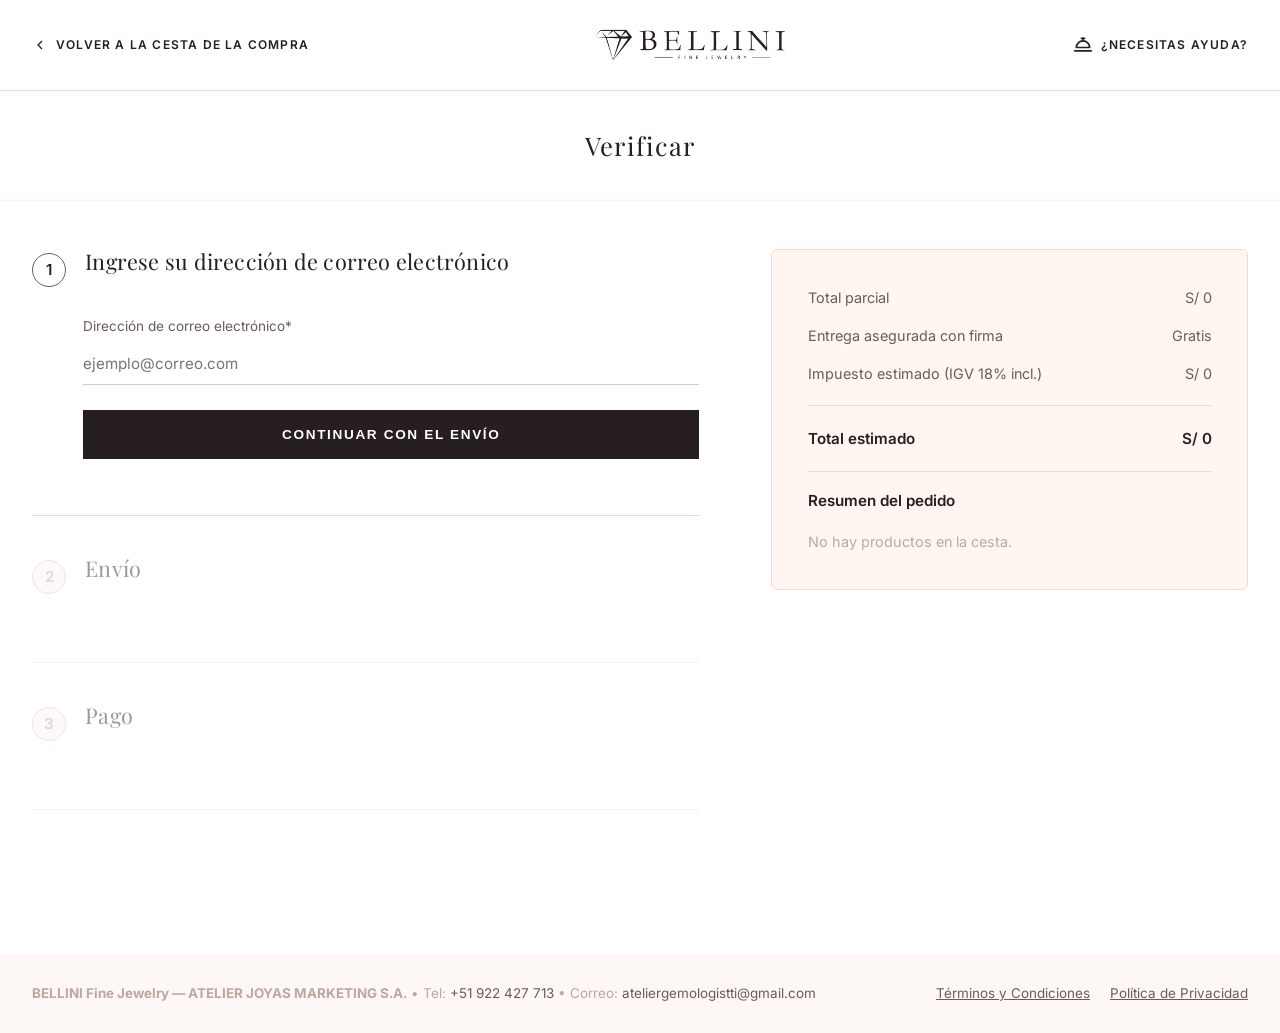
==== checkout.html @ b357d9b5 "feat(legal): add Openpay PRD compliance contact info, Terms & Conditions, and Privacy Policy pages" ====
<!DOCTYPE html>
<html lang="es">
<head>
  <meta charset="UTF-8">
  <meta name="viewport" content="width=device-width, initial-scale=1.0">
  <title>Verificar | BELLINI Fine Jewelry</title>
  <link rel="preconnect" href="https://fonts.googleapis.com">
  <link rel="preconnect" href="https://fonts.gstatic.com" crossorigin>
  <link href="https://fonts.googleapis.com/css2?family=Inter:wght@300;400;500;600;700&family=Playfair+Display:ital,wght@0,400;0,500;0,600;0,700;1,400&display=swap" rel="stylesheet">
  <link rel="stylesheet" href="styles.css?v=6.0">
</head>
<body class="checkout-body">

  <!-- CHECKOUT HEADER -->
  <header class="checkout-header">
    <div class="checkout-header-inner">
      <a href="index.html" class="checkout-back-link">
        <svg width="16" height="16" viewBox="0 0 24 24" fill="none" stroke="currentColor" stroke-width="2">
          <polyline points="15 18 9 12 15 6"></polyline>
        </svg>
        <span>VOLVER A LA CESTA DE LA COMPRA</span>
      </a>

      <a href="index.html" class="checkout-logo">
        <img src="img/logo-bellini-horizontal.png?v=3.0" alt="BELLINI Fine Jewelry" style="height: 42px; width: auto; object-fit: contain;">
      </a>

      <a href="https://wa.me/51922427713?text=Hola%20Bellini%20Fine%20Jewelry%20me%20gustar%C3%ADa%20m%C3%A1s%20informaci%C3%B3n" target="_blank" class="checkout-help-link">
        <svg width="20" height="20" viewBox="0 0 24 24" fill="none" stroke="currentColor" stroke-width="2" stroke-linecap="round" stroke-linejoin="round">
          <path d="M12 4v3"/>
          <path d="M10 4h4"/>
          <path d="M4 15a8 8 0 0 1 16 0H4z"/>
          <path d="M2 19h20"/>
        </svg>
        <span>¿NECESITAS AYUDA?</span>
      </a>
    </div>
  </header>

  <!-- TITLE BAR -->
  <div class="checkout-title-bar">
    <h1>Verificar</h1>
  </div>

  <!-- MAIN CHECKOUT CONTAINER -->
  <main class="checkout-main">
    <div class="checkout-layout">

      <!-- LEFT COLUMN: 3 CONSECUTIVE STEPS -->
      <section class="checkout-steps-column">

        <!-- STEP 1: EMAIL -->
        <div class="checkout-step active" id="step1Container">
          <div class="step-header">
            <div class="step-number" id="step1Number">1</div>
            <h2 class="step-title">Ingrese su dirección de correo electrónico</h2>
            <button type="button" class="step-edit-btn" id="step1EditBtn" onclick="editStep(1)" style="display: none;">Editar</button>
          </div>

          <!-- Active Form -->
          <div class="step-content" id="step1Content">
            <div id="userSessionNotice" style="display: none; background: #FDF1F1; border-left: 3px solid var(--color-gold); padding: 10px 14px; font-size: 0.85rem; color: var(--color-dark); margin-bottom: 1.2rem; border-radius: 0 4px 4px 0;"></div>
            <form id="formStep1" onsubmit="handleStep1Submit(event)">
              <div class="auth-input-group">
                <label class="auth-label">Dirección de correo electrónico*</label>
                <input type="email" class="auth-input" id="checkoutEmail" required placeholder="ejemplo@correo.com" autocomplete="email">
              </div>

              <button type="submit" class="auth-btn-black checkout-btn-step" id="btnStep1Submit">
                CONTINUAR CON EL ENVÍO
              </button>
            </form>
          </div>

          <!-- Collapsed Summary -->
          <div class="step-summary" id="step1Summary" style="display: none;">
            <p class="summary-text" id="summaryEmailText">-</p>
          </div>
        </div>

        <!-- STEP 2: SHIPPING (ENVÍO) -->
        <div class="checkout-step disabled" id="step2Container">
          <div class="step-header">
            <div class="step-number" id="step2Number">2</div>
            <h2 class="step-title">Envío</h2>
            <button type="button" class="step-edit-btn" id="step2EditBtn" onclick="editStep(2)" style="display: none;">Editar</button>
          </div>

          <!-- Active Form -->
          <div class="step-content" id="step2Content" style="display: none;">
            <form id="formStep2" onsubmit="handleStep2Submit(event)">
              <h3 class="checkout-section-subtitle">Dirección de envío</h3>

              <div class="auth-row-names">
                <div class="auth-input-group">
                  <label class="auth-label">Nombre de pila*</label>
                  <input type="text" class="auth-input" id="shipFirstName" required placeholder="Nombre">
                </div>
                <div class="auth-input-group">
                  <label class="auth-label">Apellido*</label>
                  <input type="text" class="auth-input" id="shipLastName" required placeholder="Apellido">
                </div>
              </div>

              <div class="auth-row-names">
                <div class="auth-input-group">
                  <label class="auth-label">DNI / Documento de Identidad*</label>
                  <input type="text" class="auth-input" id="shipDni" required placeholder="8 dígitos" maxlength="8" minlength="8" pattern="\d{8}" inputmode="numeric" oninput="this.value = this.value.replace(/\D/g, '').slice(0, 8)" title="Ingrese los 8 dígitos de su DNI">
                </div>
                <div class="auth-input-group">
                  <label class="auth-label">Número de teléfono del destinatario*</label>
                  <div class="auth-row-phone" style="grid-template-columns: 85px 1fr;">
                    <input type="text" class="auth-input" value="+51" readonly style="text-align: center; color: var(--color-dark);">
                    <input type="tel" class="auth-input" id="shipPhone" required placeholder="922427713" maxlength="9" minlength="9" pattern="\d{9}" inputmode="numeric" oninput="this.value = this.value.replace(/\D/g, '').slice(0, 9)" title="Ingrese los 9 dígitos de su celular">
                  </div>
                </div>
              </div>

              <div class="auth-row-names">
                <div class="auth-input-group">
                  <label class="auth-label">Departamento*</label>
                  <select class="auth-select" id="shipDepartment" required onchange="handleDepartmentChange()">
                    <option value="">Selecciona Departamento</option>
                    <option value="Lima" selected>Lima</option>
                    <option value="Arequipa">Arequipa</option>
                    <option value="Cusco">Cusco</option>
                    <option value="La Libertad">La Libertad</option>
                    <option value="Piura">Piura</option>
                    <option value="Lambayeque">Lambayeque</option>
                    <option value="Ancash">Ancash</option>
                    <option value="Ica">Ica</option>
                    <option value="Junín">Junín</option>
                    <option value="San Martín">San Martín</option>
                    <option value="Tacna">Tacna</option>
                    <option value="Ucayali">Ucayali</option>
                    <option value="Loreto">Loreto</option>
                    <option value="Puno">Puno</option>
                    <option value="Otro">Otro Departamento</option>
                  </select>
                </div>

                <div class="auth-input-group">
                  <label class="auth-label">Distrito / Ciudad*</label>
                  <select class="auth-select" id="shipDistrict" required>
                    <option value="">Selecciona Distrito</option>
                    <option value="Miraflores" selected>Miraflores</option>
                    <option value="San Isidro">San Isidro</option>
                    <option value="Santiago de Surco">Santiago de Surco</option>
                    <option value="San Borja">San Borja</option>
                    <option value="La Molina">La Molina</option>
                    <option value="Barranco">Barranco</option>
                    <option value="San Miguel">San Miguel</option>
                    <option value="Magdalena del Mar">Magdalena del Mar</option>
                    <option value="Jesús María">Jesús María</option>
                    <option value="Lince">Lince</option>
                    <option value="Surquillo">Surquillo</option>
                    <option value="Pueblo Libre">Pueblo Libre</option>
                    <option value="Lima Cercado">Lima Cercado</option>
                    <option value="Los Olivos">Los Olivos</option>
                    <option value="Otro">Otro Distrito</option>
                  </select>
                </div>
              </div>

              <div class="auth-input-group">
                <label class="auth-label">Dirección postal (Calle, Av., Jr., Número)*</label>
                <input type="text" class="auth-input" id="shipAddress" required placeholder="Av. Los Conquistadores 123">
              </div>

              <div class="auth-input-group">
                <label class="auth-label">Apartamento, Suite, Edificio, Referencia (Opcional)</label>
                <input type="text" class="auth-input" id="shipReference" placeholder="Dpto 402 / Frente al parque">
              </div>

              <!-- SHIPPING METHOD SELECTION -->
              <h3 class="checkout-section-subtitle" style="margin-top: 2.5rem;">Método de envío</h3>

              <div class="shipping-methods-list">
                <!-- Option 1: Standard Free -->
                <label class="shipping-method-card active" id="shipMethod1">
                  <input type="radio" name="shippingMethod" value="standard" checked onchange="handleShippingMethodChange('standard', 0)">
                  <div class="method-info">
                    <div class="method-title">Entrega asegurada gratuita con firma</div>
                    <div class="method-desc">Entrega estimada en 2 a 4 días hábiles. Embalaje de seguridad sellado.</div>
                  </div>
                  <div class="method-price">Gratis</div>
                </label>

                <!-- Option 2: Express -->
                <label class="shipping-method-card" id="shipMethod2">
                  <input type="radio" name="shippingMethod" value="express" onchange="handleShippingMethodChange('express', 25)">
                  <div class="method-info">
                    <div class="method-title">Entrega Inmediata (Express)</div>
                    <div class="method-desc">Mismo día o 24 horas en Lima Metropolitana. Courier privado de alta seguridad.</div>
                  </div>
                  <div class="method-price">S/ 25.00</div>
                </label>

                <!-- Option 3: Store Pickup -->
                <label class="shipping-method-card" id="shipMethod3">
                  <input type="radio" name="shippingMethod" value="pickup" onchange="handleShippingMethodChange('pickup', 0)">
                  <div class="method-info">
                    <div class="method-title">Recojo en Tienda / Boutique BELLINI</div>
                    <div class="method-desc">Disponible para recoger previa coordinación en nuestra boutique privada.</div>
                  </div>
                  <div class="method-price">Gratis</div>
                </label>
              </div>

              <!-- PACKAGING SECTION -->
              <h3 class="checkout-section-subtitle" style="margin-top: 2.5rem;">Packaging</h3>
              <p style="font-size: 0.85rem; color: var(--color-steel); margin-top: -1rem; margin-bottom: 1.2rem;">
                Seleccione el estilo de caja y listón para el empaque de su joya:
              </p>

              <div class="packaging-options-grid">
                <!-- Clásico (Salmón) -->
                <label class="packaging-card active" id="pkgCardClassic" onclick="selectPackaging('clasico')">
                  <input type="radio" name="packagingOption" value="clasico" checked>
                  <div class="packaging-img-wrap">
                    <img src="img/box-salmon.jpg" alt="Packaging Clásico Salmón">
                  </div>
                  <div class="packaging-details">
                    <div class="packaging-color-badge" style="background: #E8A598;"></div>
                    <span class="packaging-name">Clásico</span>
                    <span class="packaging-tag">Salmón</span>
                  </div>
                </label>

                <!-- Moderno (Negro) -->
                <label class="packaging-card" id="pkgCardModern" onclick="selectPackaging('moderno')">
                  <input type="radio" name="packagingOption" value="moderno">
                  <div class="packaging-img-wrap">
                    <img src="img/box-black.jpg" alt="Packaging Moderno Negro">
                  </div>
                  <div class="packaging-details">
                    <div class="packaging-color-badge" style="background: #261E20;"></div>
                    <span class="packaging-name">Moderno</span>
                    <span class="packaging-tag">Negro</span>
                  </div>
                </label>

                <!-- Alternativo (Plateado) -->
                <label class="packaging-card" id="pkgCardAlt" onclick="selectPackaging('alternativo')">
                  <input type="radio" name="packagingOption" value="alternativo">
                  <div class="packaging-img-wrap">
                    <img src="img/box-silver.jpg" alt="Packaging Alternativo Plateado">
                  </div>
                  <div class="packaging-details">
                    <div class="packaging-color-badge" style="background: #E3C7B8;"></div>
                    <span class="packaging-name">Alternativo</span>
                    <span class="packaging-tag">Plateado</span>
                  </div>
                </label>
              </div>

              <!-- DEDICATION & BRIDE INFO -->
              <div class="packaging-fields-box">
                <div class="auth-input-group">
                  <label class="auth-label">Añadir mensaje dedicatoria</label>
                  <textarea class="auth-input" id="giftDedication" rows="2" placeholder="Escriba aquí las palabras especiales que incluiremos en su tarjeta caligrafiada..." style="resize: vertical; font-family: var(--font-body); padding: 12px; height: auto;"></textarea>
                </div>

                <div class="auth-row-names" style="margin-top: 1rem;">
                  <div class="auth-input-group">
                    <label class="auth-label">Nombre de la novia</label>
                    <input type="text" class="auth-input" id="brideName" placeholder="Nombre completo">
                  </div>
                  <div class="auth-input-group">
                    <label class="auth-label">Fecha de cumpleaños de la novia</label>
                    <input type="date" class="auth-input" id="brideBirthday">
                  </div>
                </div>
              </div>

              <button type="submit" class="auth-btn-black checkout-btn-step">
                CONTINUAR CON EL PAGO
              </button>
            </form>
          </div>

          <!-- Collapsed Summary -->
          <div class="step-summary" id="step2Summary" style="display: none;">
            <p class="summary-text" id="summaryAddressText">-</p>
            <p class="summary-subtext" id="summaryMethodText">-</p>
          </div>
        </div>

        <!-- STEP 3: PAYMENT (PAGO) -->
        <div class="checkout-step disabled" id="step3Container">
          <div class="step-header">
            <div class="step-number" id="step3Number">3</div>
            <h2 class="step-title">Pago</h2>
          </div>

          <!-- Active Form -->
          <div class="step-content" id="step3Content" style="display: none;">
            <h3 class="checkout-section-subtitle">Método de Pago</h3>

            <div class="payment-methods-accordion">

              <!-- OPTION A: CREDIT / DEBIT CARD VIA OPENPAY REDIRECT (Default) -->
              <div class="payment-card-option active" id="payOptionCards">
                <label class="payment-card-header" onclick="selectPaymentMethod('cards')">
                  <input type="radio" name="paymentOption" value="cards" checked>
                  <div class="payment-card-title">
                    <svg width="22" height="16" viewBox="0 0 24 16" fill="currentColor">
                      <rect width="24" height="16" rx="2" fill="#261E20"/>
                      <rect y="4" width="24" height="3" fill="#D9A7A3"/>
                    </svg>
                    <span>Tarjetas de Crédito / Débito (Openpay BBVA)</span>
                  </div>
                  <div class="card-icons">
                    <span class="card-tag">VISA</span>
                    <span class="card-tag">MC</span>
                    <span class="card-tag">AMEX</span>
                    <span class="card-tag">DINERS</span>
                  </div>
                </label>

                <div class="payment-card-body" id="bodyPayCards">
                  <div style="background: #FDF8F6; border: 1px solid #E3C7B8; border-radius: 6px; padding: 1.1rem 1.25rem; margin-bottom: 0.5rem;">
                    <div style="display: flex; align-items: center; gap: 0.6rem; margin-bottom: 0.45rem; color: #261E20; font-weight: 600; font-size: 0.92rem;">
                      <svg width="18" height="18" viewBox="0 0 24 24" fill="none" stroke="#6D5B57" stroke-width="2">
                        <rect x="3" y="11" width="18" height="11" rx="2" ry="2"></rect>
                        <path d="M7 11V7a5 5 0 0 1 10 0v4"></path>
                      </svg>
                      <span>Pasarela Segura Oficial Openpay by BBVA</span>
                    </div>
                    <p class="payment-note" style="margin: 0; color: #6D5B57; line-height: 1.55;">
                      Al hacer clic en <strong>PAGAR CON TARJETA (OPENPAY)</strong>, será redirigido al formulario seguro de <strong>Openpay</strong> con encriptación TLS de 256 bits y validación 3D Secure para ingresar los datos de su tarjeta Visa, Mastercard, American Express o Diners Club.
                    </p>
                  </div>
                  <div id="openpayStatusNotice" style="display: none; margin-top: 0.85rem; padding: 0.85rem 1rem; border-radius: 6px; font-size: 0.88rem; line-height: 1.45;"></div>
                </div>
              </div>

              <!-- OPTION B: YAPE / PLIN / TRANSFERENCIA -->
              <div class="payment-card-option" id="payOptionTransfer">
                <label class="payment-card-header" onclick="selectPaymentMethod('transfer')">
                  <input type="radio" name="paymentOption" value="transfer">
                  <div class="payment-card-title">
                    <span style="font-weight: 700; color: #742284;">Yape</span> / 
                    <span style="font-weight: 700; color: #00B3E6;">Plin</span> / 
                    <span>Transferencia Bancaria BCP / BBVA</span>
                  </div>
                </label>

                <div class="payment-card-body" id="bodyPayTransfer" style="display: none;">
                  <div class="transfer-info-box">
                    <p><strong>Cuentas Oficiales de BELLINI Fine Jewelry:</strong></p>
                    <ul>
                      <li><strong>BCP Soles:</strong> 194-98765432-0-12 (CCI: 002-194-009876543201-12)</li>
                      <li><strong>BBVA Soles:</strong> 0011-0123-0200456789 (CCI: 011-123-000200456789-14)</li>
                      <li><strong>Yape / Plin:</strong> 922 427 713 (Titular: BELLINI Joyería S.A.C.)</li>
                    </ul>
                    <p class="transfer-note">Una vez realizado su pedido, podrá enviar la constancia de pago de forma inmediata por WhatsApp para confirmación prioritaria.</p>
                  </div>
                </div>
              </div>

              <!-- OPTION C: ASESORÃA POR WHATSAPP -->
              <div class="payment-card-option" id="payOptionWhatsapp">
                <label class="payment-card-header" onclick="selectPaymentMethod('whatsapp')">
                  <input type="radio" name="paymentOption" value="whatsapp">
                  <div class="payment-card-title">
                    <span>Coordinar Pago con Asesor Personalizado (WhatsApp)</span>
                  </div>
                </label>

                <div class="payment-card-body" id="bodyPayWhatsapp" style="display: none;">
                  <p class="payment-note">Un asesor gemólogo se pondrá en contacto con usted de inmediato para coordinar el método de pago que prefiera (Link Niubiz, POS a domicilio o efectivo contra entrega).</p>
                </div>
              </div>

            </div>

            <p style="font-size: 0.82rem; color: var(--color-steel); margin-top: 1.5rem; margin-bottom: 0.75rem; line-height: 1.5;">
              Al realizar su pedido, usted acepta nuestros <a href="terminos-y-condiciones.html" target="_blank" style="color: var(--color-dark); text-decoration: underline;">Términos y Condiciones</a> y nuestra <a href="politica-de-privacidad.html" target="_blank" style="color: var(--color-dark); text-decoration: underline;">Política de Privacidad y Seguridad de Datos</a>.
            </p>

            <button type="button" class="auth-btn-black checkout-btn-step" id="btnPlaceOrder" onclick="handlePlaceOrder()" style="margin-top: 0.5rem;">
              PAGAR CON TARJETA (OPENPAY)
            </button>
          </div>
        </div>

      </section>

      <!-- RIGHT COLUMN: ORDER SUMMARY (STICKY) -->
      <aside class="checkout-summary-column">
        <div class="checkout-summary-card">
          <div class="summary-line">
            <span>Total parcial</span>
            <span id="chkSubtotal">S/ 0</span>
          </div>
          <div class="summary-line">
            <span id="chkShippingLabel">Entrega asegurada con firma</span>
            <span id="chkShippingPrice">Gratis</span>
          </div>
          <div class="summary-line">
            <span>Impuesto estimado (IGV 18% incl.)</span>
            <span id="chkTax">S/ 0</span>
          </div>

          <div class="summary-divider"></div>

          <div class="summary-total-line">
            <span>Total estimado</span>
            <span id="chkGrandTotal">S/ 0</span>
          </div>

          <div class="summary-divider"></div>

          <!-- Products Accordion -->
          <div class="summary-products-box">
            <h3 class="summary-products-title">Resumen del pedido</h3>
            <div class="summary-products-list" id="chkProductsList">
              <!-- Rendered by JS -->
            </div>
          </div>
        </div>
      </aside>

    </div>
  </main>

  <footer style="border-top: 1px solid var(--color-border); padding: 1.75rem 0; margin-top: 3rem; background: #FDF8F6; font-size: 0.84rem; color: var(--color-steel);">
    <div class="container" style="display: flex; flex-wrap: wrap; justify-content: space-between; align-items: center; gap: 1rem;">
      <div>
        <strong>BELLINI Fine Jewelry — ATELIER JOYAS MARKETING S.A.</strong> • Tel: <a href="tel:+51922427713" style="color: var(--color-dark);">+51 922 427 713</a> • Correo: <a href="mailto:ateliergemologistti@gmail.com" style="color: var(--color-dark);">ateliergemologistti@gmail.com</a>
      </div>
      <div style="display: flex; gap: 1.25rem;">
        <a href="terminos-y-condiciones.html" style="color: var(--color-dark); text-decoration: underline;">Términos y Condiciones</a>
        <a href="politica-de-privacidad.html" style="color: var(--color-dark); text-decoration: underline;">Política de Privacidad</a>
      </div>
    </div>
  </footer>

  <!-- ORDER SUCCESS MODAL -->
  <div class="order-modal-overlay" id="orderSuccessModal">
    <div class="order-modal-card">
      <div class="order-success-icon">✓</div>
      <h2 class="order-success-title">¡Gracias por su compra!</h2>
      <p class="order-success-subtitle">Su pedido ha sido registrado con éxito en BELLINI.</p>
      
      <div class="order-details-box">
        <div class="order-detail-row">
          <span>Código de Pedido:</span>
          <strong id="modalOrderId">PED-00000</strong>
        </div>
        <div class="order-detail-row">
          <span>Cliente:</span>
          <span id="modalCustomerName">-</span>
        </div>
        <div class="order-detail-row">
          <span>Total:</span>
          <strong id="modalTotal">-</strong>
        </div>
        <div class="order-detail-row">
          <span>Método de Envío:</span>
          <span id="modalShipping">-</span>
        </div>
        <div class="order-detail-row" id="modalOpenpayRow" style="display: none;">
          <span>Operación Openpay:</span>
          <strong id="modalOpenpayAuth">-</strong>
        </div>
      </div>

      <p class="order-next-step">Hemos enviado una confirmación a su correo electrónico. También puede contactar a su asesor para seguimiento en tiempo real:</p>

      <a href="#" id="modalWhatsappBtn" target="_blank" class="auth-btn-black checkout-btn-step" style="display: block; text-align: center; text-decoration: none; margin-bottom: 0.8rem;">
        CONFIRMAR POR WHATSAPP
      </a>
      <a href="index.html" class="auth-btn-outline" style="text-decoration: none;">
        VOLVER A LA TIENDA
      </a>
    </div>
  </div>

  <!-- SCRIPTS -->
  <script src="script.js?v=7.0"></script>
  <script>
    // Checkout specific controller
    let checkoutShippingCost = 0;
    let checkoutShippingMethodName = 'Entrega asegurada con firma';
    let checkoutShippingMethodCode = 'standard';
    let selectedPackagingName = 'Clásico (Salmón)';
    let selectedPaymentMethod = 'cards';

    document.addEventListener('DOMContentLoaded', () => {
      renderCheckoutSummary();
      prefillLoggedInUser();
      checkOpenpayReturn();
    });

    window.addEventListener('productsUpdated', () => {
      renderCheckoutSummary();
    });

    // Packaging Selection
    window.selectPackaging = function(type) {
      document.querySelectorAll('.packaging-card').forEach(c => c.classList.remove('active'));
      if (type === 'clasico') {
        document.getElementById('pkgCardClassic').classList.add('active');
        selectedPackagingName = 'Clásico (Salmón)';
      } else if (type === 'moderno') {
        document.getElementById('pkgCardModern').classList.add('active');
        selectedPackagingName = 'Moderno (Negro)';
      } else if (type === 'alternativo') {
        document.getElementById('pkgCardAlt').classList.add('active');
        selectedPackagingName = 'Alternativo (Plateado)';
      }
    };

    // Prefill if logged in
    function prefillLoggedInUser() {
      try {
        const stored = localStorage.getItem('bellini_user');
        if (stored) {
          const user = JSON.parse(stored);
          if (user.Correo) {
            document.getElementById('checkoutEmail').value = user.Correo;
            const noticeEl = document.getElementById('userSessionNotice');
            if (noticeEl) {
              noticeEl.innerHTML = `Sesión iniciada: <strong>${user.Nombre || ''} ${user.Apellido || ''}</strong> (${user.Correo})`;
              noticeEl.style.display = 'block';
            }
          }
          if (user.Nombre) {
            document.getElementById('shipFirstName').value = user.Nombre;
          }
          if (user.Apellido) {
            document.getElementById('shipLastName').value = user.Apellido;
          }
          // Todos los demás campos (DNI, Celular, Departamento, Distrito, Dirección, Referencia) se piden al usuario.
        }
      } catch (e) {}
    }

    // Render summary
    function renderCheckoutSummary() {
      const listEl = document.getElementById('chkProductsList');
      const subtotalEl = document.getElementById('chkSubtotal');
      const taxEl = document.getElementById('chkTax');
      const grandTotalEl = document.getElementById('chkGrandTotal');
      const shipPriceEl = document.getElementById('chkShippingPrice');
      const shipLabelEl = document.getElementById('chkShippingLabel');

      if (!listEl) return;

      // Load cart
      let currentCart = [];
      try {
        const storedCart = localStorage.getItem('bellini_cart');
        if (storedCart) currentCart = JSON.parse(storedCart);
      } catch (e) {}

      if (currentCart.length === 0) {
        listEl.innerHTML = '<p style="color:var(--color-steel); font-size:0.9rem;">No hay productos en la cesta.</p>';
        subtotalEl.textContent = 'S/ 0';
        taxEl.textContent = 'S/ 0';
        grandTotalEl.textContent = 'S/ 0';
        return;
      }

      let subtotal = 0;
      listEl.innerHTML = '';

      currentCart.forEach(item => {
        const itemSku = item.SKU || item.sku || '';
        const prod = (itemSku ? products.find(p => (p.SKU || p.sku) === itemSku) : null)
          || products.find(p => p.id == item.id)
          || item;
        const qty = item.quantity || 1;
        const price = prod.PV || prod.price || item.PV || item.price || 0;
        const itemTotal = price * qty;
        subtotal += itemTotal;

        const img = window.getProductPrimaryImage
          ? getProductPrimaryImage(prod)
          : `${(prod.image || `img/${prod.ID_Producto || 'PRD0001'}/1.jpg`).split('?')[0]}?v=7.0`;
        const name = prod.Nombre_Producto || prod.name || 'Joya BELLINI';
        const metal = item.selectedMetal || getDefaultMetal(prod.Metal || prod.metal || '');
        const carat = item.selectedCarat || formatCaratLabel(prod.Quilates || prod.carat || '');
        const specs = [metal, carat, itemSku ? `SKU: ${itemSku}` : ''].filter(Boolean).join(' • ');
        const metaWithQty = qty > 1 ? `Cant: ${qty} • ${specs}` : specs;

        const itemRow = document.createElement('div');
        itemRow.className = 'summary-product-item';
        itemRow.innerHTML = `
          <div class="summary-product-thumb">
            <img src="${img}" alt="${name}" onerror="if(window.handleImgFallback) handleImgFallback(this)">
          </div>
          <div class="summary-product-details">
            <div class="summary-product-name">${name}</div>
            <div class="summary-product-meta">${metaWithQty}</div>
            <div class="summary-product-price">S/ ${itemTotal.toLocaleString('es-PE')}</div>
          </div>
        `;
        listEl.appendChild(itemRow);
      });

      const tax = Math.round(subtotal * 0.18);
      const grandTotal = subtotal + checkoutShippingCost;

      subtotalEl.textContent = `S/ ${subtotal.toLocaleString('es-PE')}`;
      taxEl.textContent = `S/ ${tax.toLocaleString('es-PE')}`;
      grandTotalEl.textContent = `S/ ${grandTotal.toLocaleString('es-PE')}`;

      if (checkoutShippingCost > 0) {
        shipPriceEl.textContent = `S/ ${checkoutShippingCost.toFixed(2)}`;
      } else {
        shipPriceEl.textContent = 'Gratis';
      }
      shipLabelEl.textContent = checkoutShippingMethodName;
    }

    // Step 1 Submit
    window.handleStep1Submit = function(e) {
      e.preventDefault();
      const email = document.getElementById('checkoutEmail').value.trim();
      if (!email) return;

      document.getElementById('summaryEmailText').textContent = email;
      document.getElementById('step1Content').style.display = 'none';
      document.getElementById('step1Summary').style.display = 'block';
      document.getElementById('step1EditBtn').style.display = 'block';
      document.getElementById('step1Number').textContent = '1';
      document.getElementById('step1Number').classList.add('completed');

      // Unlock Step 2
      const step2 = document.getElementById('step2Container');
      step2.classList.remove('disabled');
      step2.classList.add('active');
      document.getElementById('step2Content').style.display = 'block';
      step2.scrollIntoView({ behavior: 'smooth', block: 'nearest' });
    };

    // Step 2 Submit
    window.handleStep2Submit = function(e) {
      e.preventDefault();
      const name = document.getElementById('shipFirstName').value.trim();
      const lastName = document.getElementById('shipLastName').value.trim();
      const phone = document.getElementById('shipPhone').value.trim();
      const dept = document.getElementById('shipDepartment').value;
      const dist = document.getElementById('shipDistrict').value;
      const addr = document.getElementById('shipAddress').value.trim();
      const ref = document.getElementById('shipReference').value.trim();
      const brideName = document.getElementById('brideName').value.trim();

      let pkgSummary = `Packaging: ${selectedPackagingName}`;
      if (brideName) pkgSummary += ` • Novia: ${brideName}`;

      document.getElementById('summaryAddressText').textContent = `${name} ${lastName}, ${addr}${ref ? ' (' + ref + ')' : ''}, ${dist}, ${dept} (Cel: +51 ${phone})`;
      document.getElementById('summaryMethodText').textContent = `Método: ${checkoutShippingMethodName} (${checkoutShippingCost > 0 ? 'S/ ' + checkoutShippingCost.toFixed(2) : 'Gratis'}) | ${pkgSummary}`;

      document.getElementById('step2Content').style.display = 'none';
      document.getElementById('step2Summary').style.display = 'block';
      document.getElementById('step2EditBtn').style.display = 'block';
      document.getElementById('step2Number').textContent = '2';
      document.getElementById('step2Number').classList.add('completed');

      // Unlock Step 3
      const step3 = document.getElementById('step3Container');
      step3.classList.remove('disabled');
      step3.classList.add('active');
      document.getElementById('step3Content').style.display = 'block';
      step3.scrollIntoView({ behavior: 'smooth', block: 'nearest' });
    };

    // Edit Step - Locks downstream steps
    window.editStep = function(stepNum) {
      if (stepNum === 1) {
        document.getElementById('step1Content').style.display = 'block';
        document.getElementById('step1Summary').style.display = 'none';
        document.getElementById('step1EditBtn').style.display = 'none';
        document.getElementById('step1Number').textContent = '1';
        document.getElementById('step1Number').classList.remove('completed');

        // Lock Step 2 and Step 3
        const step2 = document.getElementById('step2Container');
        step2.classList.add('disabled');
        step2.classList.remove('active');
        document.getElementById('step2Content').style.display = 'none';
        document.getElementById('step2Summary').style.display = 'none';
        document.getElementById('step2EditBtn').style.display = 'none';
        document.getElementById('step2Number').classList.remove('completed');

        const step3 = document.getElementById('step3Container');
        step3.classList.add('disabled');
        step3.classList.remove('active');
        document.getElementById('step3Content').style.display = 'none';
      } else if (stepNum === 2) {
        document.getElementById('step2Content').style.display = 'block';
        document.getElementById('step2Summary').style.display = 'none';
        document.getElementById('step2EditBtn').style.display = 'none';
        document.getElementById('step2Number').textContent = '2';
        document.getElementById('step2Number').classList.remove('completed');

        // Lock Step 3
        const step3 = document.getElementById('step3Container');
        step3.classList.add('disabled');
        step3.classList.remove('active');
        document.getElementById('step3Content').style.display = 'none';
      }
    };

    // Department Change
    window.handleDepartmentChange = function() {
      const dept = document.getElementById('shipDepartment').value;
      const distSelect = document.getElementById('shipDistrict');
      distSelect.innerHTML = '';

      if (dept === 'Lima') {
        const limaDistricts = ['Miraflores', 'San Isidro', 'Santiago de Surco', 'San Borja', 'La Molina', 'Barranco', 'San Miguel', 'Magdalena del Mar', 'Jesús María', 'Lince', 'Surquillo', 'Pueblo Libre', 'Lima Cercado', 'Los Olivos', 'Otro'];
        limaDistricts.forEach(d => {
          const opt = document.createElement('option');
          opt.value = d;
          opt.textContent = d;
          distSelect.appendChild(opt);
        });
      } else {
        const genericDistricts = ['Capital / Centro', 'Distrito Principal', 'Zona Norte', 'Zona Sur', 'Otro'];
        genericDistricts.forEach(d => {
          const opt = document.createElement('option');
          opt.value = d;
          opt.textContent = d;
          distSelect.appendChild(opt);
        });
      }
    };

    // Shipping Method Change
    window.handleShippingMethodChange = function(method, cost) {
      checkoutShippingCost = cost;
      checkoutShippingMethodCode = method;

      if (method === 'standard') {
        checkoutShippingMethodName = 'Entrega asegurada con firma';
      } else if (method === 'express') {
        checkoutShippingMethodName = 'Entrega Inmediata (Express)';
      } else if (method === 'pickup') {
        checkoutShippingMethodName = 'Recojo en Tienda / Boutique';
      }

      document.querySelectorAll('.shipping-method-card').forEach(c => c.classList.remove('active'));
      if (method === 'standard') document.getElementById('shipMethod1').classList.add('active');
      if (method === 'express') document.getElementById('shipMethod2').classList.add('active');
      if (method === 'pickup') document.getElementById('shipMethod3').classList.add('active');

      renderCheckoutSummary();
    };

    // Payment Method Selection
    window.selectPaymentMethod = function(method) {
      selectedPaymentMethod = method;
      document.querySelectorAll('.payment-card-option').forEach(c => c.classList.remove('active'));
      document.getElementById('bodyPayCards').style.display = 'none';
      document.getElementById('bodyPayTransfer').style.display = 'none';
      document.getElementById('bodyPayWhatsapp').style.display = 'none';

      const btn = document.getElementById('btnPlaceOrder');

      if (method === 'cards') {
        document.getElementById('payOptionCards').classList.add('active');
        document.getElementById('bodyPayCards').style.display = 'block';
        if (btn && !btn.disabled) btn.textContent = 'PAGAR CON TARJETA (OPENPAY)';
      } else if (method === 'transfer') {
        document.getElementById('payOptionTransfer').classList.add('active');
        document.getElementById('bodyPayTransfer').style.display = 'block';
        if (btn && !btn.disabled) btn.textContent = 'REALIZAR PEDIDO';
      } else if (method === 'whatsapp') {
        document.getElementById('payOptionWhatsapp').classList.add('active');
        document.getElementById('bodyPayWhatsapp').style.display = 'block';
        if (btn && !btn.disabled) btn.textContent = 'REALIZAR PEDIDO';
      }
    };

    function showOpenpayNotice(type, htmlMessage) {
      const notice = document.getElementById('openpayStatusNotice');
      if (!notice) return;
      notice.style.display = 'block';
      if (type === 'error') {
        notice.style.background = '#FDF1F1';
        notice.style.border = '1px solid #D9A7A3';
        notice.style.color = '#7A2E2E';
      } else if (type === 'info') {
        notice.style.background = '#FDF8F6';
        notice.style.border = '1px solid #E3C7B8';
        notice.style.color = '#6D5B57';
      } else if (type === 'success') {
        notice.style.background = '#F2F9F5';
        notice.style.border = '1px solid #A3D9B8';
        notice.style.color = '#1E5631';
      }
      notice.innerHTML = htmlMessage;
    }

    async function registerOrderInGoogleSheets(orderPayload) {
      let registeredOrderId = orderPayload.ID_Pedido;
      try {
        const response = await fetch(`${API_URL}?action=createOrder&data=${encodeURIComponent(JSON.stringify(orderPayload))}`);
        if (response.ok) {
          const result = await response.json();
          if (result.status === 'success' && result.orderId) {
            registeredOrderId = result.orderId;
          }
        }
      } catch (err) {
        fetch(API_URL, {
          method: 'POST',
          mode: 'no-cors',
          headers: { 'Content-Type': 'text/plain' },
          body: JSON.stringify(orderPayload)
        }).catch(() => {});
      }
      return registeredOrderId;
    }

    function openSuccessModalWithData(data) {
      document.getElementById('modalOrderId').textContent = data.orderId;
      document.getElementById('modalCustomerName').textContent = `${data.firstName} ${data.lastName}`.trim();
      document.getElementById('modalTotal').textContent = `S/ ${Number(data.total || 0).toLocaleString('es-PE')}`;
      document.getElementById('modalShipping').textContent = data.shippingMethodName || 'Entrega asegurada con firma';

      const openpayRow = document.getElementById('modalOpenpayRow');
      const openpayAuth = document.getElementById('modalOpenpayAuth');
      if (data.openpayChargeId && openpayRow && openpayAuth) {
        openpayRow.style.display = 'flex';
        openpayAuth.textContent = data.openpayAuthorization
          ? `Auth #${data.openpayAuthorization} (${data.openpayChargeId})`
          : data.openpayChargeId;
      } else if (openpayRow) {
        openpayRow.style.display = 'none';
      }

      let waMsg = `Hola Bellini Fine Jewelry, acabo de realizar mi pedido ${data.orderId} por S/ ${Number(data.total || 0).toLocaleString('es-PE')}. Detalle: ${(data.itemsSummaryList || []).join('; ')}. Nombre: ${data.firstName} ${data.lastName}, Correo: ${data.email}, Packaging: ${data.packagingName}.`;
      if (data.openpayChargeId) {
        waMsg += ` Pago procesado con Tarjeta vía Openpay (ID: ${data.openpayChargeId}${data.openpayAuthorization ? ', Auth: ' + data.openpayAuthorization : ''}).`;
      }
      if (data.brideName) waMsg += ` Novia: ${data.brideName}.`;
      if (data.dedication) waMsg += ` Dedicatoria: "${data.dedication}".`;
      waMsg += ` Solicito confirmación y comprobante.`;

      document.getElementById('modalWhatsappBtn').href = `https://wa.me/51922427713?text=${encodeURIComponent(waMsg)}`;
      document.getElementById('orderSuccessModal').classList.add('open');
    }

    function restoreCheckoutStepsFromPending(pending) {
      if (!pending || !pending.orderPayload) return;
      const p = pending.orderPayload;
      if (p.Correo) document.getElementById('checkoutEmail').value = p.Correo;
      if (p.Nombre) document.getElementById('shipFirstName').value = p.Nombre;
      if (p.Apellido) document.getElementById('shipLastName').value = p.Apellido;
      if (p.DNI) document.getElementById('shipDni').value = p.DNI;
      if (pending.rawPhone) document.getElementById('shipPhone').value = pending.rawPhone;
      if (p.Direccion) document.getElementById('shipAddress').value = p.Direccion;
      if (p.Refrenecia) document.getElementById('shipReference').value = p.Refrenecia;

      // Mark Step 1 & Step 2 completed and open Step 3 directly
      document.getElementById('summaryEmailText').textContent = p.Correo || '-';
      document.getElementById('step1Content').style.display = 'none';
      document.getElementById('step1Summary').style.display = 'block';
      document.getElementById('step1EditBtn').style.display = 'block';
      document.getElementById('step1Number').classList.add('completed');

      document.getElementById('summaryAddressText').textContent = `${p.Nombre || ''} ${p.Apellido || ''}, ${p.Direccion || ''}, ${p.Distrito || ''}, ${p.Departamento || ''}`;
      document.getElementById('summaryMethodText').textContent = `Método: ${pending.shippingMethodName || 'Entrega asegurada'} | Packaging: ${pending.packagingName || 'Clásico'}`;
      document.getElementById('step2Content').style.display = 'none';
      document.getElementById('step2Summary').style.display = 'block';
      document.getElementById('step2EditBtn').style.display = 'block';
      document.getElementById('step2Number').classList.add('completed');
      document.getElementById('step2Container').classList.remove('disabled');

      const step3 = document.getElementById('step3Container');
      step3.classList.remove('disabled');
      step3.classList.add('active');
      document.getElementById('step3Content').style.display = 'block';
    }

    // Verificar retorno desde la pasarela Openpay Redirect (?id=tr...)
    async function checkOpenpayReturn() {
      const urlParams = new URLSearchParams(window.location.search);
      let chargeId = urlParams.get('id') || urlParams.get('charge_id') || '';

      // En caso de query string concatenado por redirección
      if (!chargeId && window.location.search.includes('id=tr')) {
        const match = window.location.search.match(/id=(tr[a-zA-Z0-9]+)/);
        if (match) chargeId = match[1];
      }

      if (!chargeId) return;

      let pending = null;
      try {
        const rawPending = localStorage.getItem('bellini_pending_openpay');
        if (rawPending) pending = JSON.parse(rawPending);
      } catch (e) {}

      if (pending) {
        restoreCheckoutStepsFromPending(pending);
      } else {
        const step3 = document.getElementById('step3Container');
        step3.classList.remove('disabled');
        step3.classList.add('active');
        document.getElementById('step3Content').style.display = 'block';
      }

      const btn = document.getElementById('btnPlaceOrder');
      if (btn) {
        btn.disabled = true;
        btn.textContent = 'VERIFICANDO PAGO EN OPENPAY...';
      }
      showOpenpayNotice('info', 'Verificando el estado de su transacción con <strong>Openpay by BBVA</strong>...');

      try {
        const resp = await fetch(`/api/openpay-charge?id=${encodeURIComponent(chargeId)}`);
        const result = await resp.json();

        if (resp.ok && result.status === 'success' && result.charge) {
          const charge = result.charge;

          if (charge.status === 'completed') {
            showOpenpayNotice('success', `¡Pago aprobado exitosamente! Código de autorización: <strong>${charge.authorization || 'OK'}</strong>.`);

            let finalOrderId = charge.order_id || (pending && pending.orderPayload ? pending.orderPayload.ID_Pedido : `PED-${Date.now()}`);

            if (pending && pending.orderPayload && !pending.registeredInSheets) {
              pending.orderPayload.Metodo_Pago = 'Openpay Tarjeta';
              pending.orderPayload.ID_Transaccion_Openpay = charge.id;
              pending.orderPayload.Autorizacion_Openpay = charge.authorization || '';
              finalOrderId = await registerOrderInGoogleSheets(pending.orderPayload);
              pending.registeredInSheets = true;
              localStorage.setItem('bellini_pending_openpay', JSON.stringify(pending));
            }

            openSuccessModalWithData({
              orderId: finalOrderId,
              firstName: pending ? pending.firstName : (charge.customer ? charge.customer.name : 'Cliente'),
              lastName: pending ? pending.lastName : '',
              email: pending ? pending.email : '',
              total: charge.amount || (pending ? pending.total : 0),
              shippingMethodName: pending ? pending.shippingMethodName : checkoutShippingMethodName,
              packagingName: pending ? pending.packagingName : selectedPackagingName,
              brideName: pending ? pending.brideName : '',
              dedication: pending ? pending.dedication : '',
              itemsSummaryList: pending ? pending.itemsSummaryList : [],
              openpayChargeId: charge.id,
              openpayAuthorization: charge.authorization
            });

            // Limpiar carrito y estado pendiente
            localStorage.removeItem('bellini_cart');
            localStorage.removeItem('bellini_pending_openpay');
            cart = [];
            renderCheckoutSummary();

            if (window.history && window.history.replaceState) {
              window.history.replaceState({}, document.title, window.location.pathname);
            }
            return;
          } else {
            // Transacción fallida, cancelada o pendiente
            const reason = charge.error_message
              || (charge.status === 'charge_pending' ? 'La operación no fue completada en el formulario de pago.' : 'La tarjeta fue denegada por el banco emisor.');
            showOpenpayNotice(
              'error',
              `<strong>No se pudo completar el cargo en Openpay:</strong> ${reason}<br>Su carrito sigue intacto. Puede hacer clic en <strong>PAGAR CON TARJETA (OPENPAY)</strong> para intentarlo nuevamente o seleccionar otro método de pago.`
            );
          }
        } else {
          showOpenpayNotice(
            'error',
            `No se pudo verificar la transacción (${result.message || 'Error de consulta'}). Si desea reintentar el pago, haga clic en el botón inferior.`
          );
        }
      } catch (err) {
        showOpenpayNotice(
          'error',
          'Error de conexión al verificar el estado del pago en Openpay. Por favor intente nuevamente.'
        );
      }

      if (btn) {
        btn.disabled = false;
        btn.textContent = selectedPaymentMethod === 'cards' ? 'PAGAR CON TARJETA (OPENPAY)' : 'REALIZAR PEDIDO';
      }
      if (window.history && window.history.replaceState) {
        window.history.replaceState({}, document.title, window.location.pathname);
      }
    }

    // Place Order
    window.handlePlaceOrder = async function() {
      const btn = document.getElementById('btnPlaceOrder');
      btn.disabled = true;

      const notice = document.getElementById('openpayStatusNotice');
      if (notice) notice.style.display = 'none';

      // 1. Datos Requisito 1 (Correo)
      let email = document.getElementById('checkoutEmail').value.trim();

      // 2. Datos Requisito 2 (Envío)
      let firstName = document.getElementById('shipFirstName').value.trim();
      let lastName = document.getElementById('shipLastName').value.trim();
      const rawPhone = document.getElementById('shipPhone').value.trim();
      const dept = document.getElementById('shipDepartment').value;
      const dist = document.getElementById('shipDistrict').value;
      const address = document.getElementById('shipAddress').value.trim();
      const reference = document.getElementById('shipReference').value.trim();
      const dni = document.getElementById('shipDni').value.trim();

      // 3. ID_Cliente y extracción de datos si la sesión está iniciada
      let idCliente = '';
      try {
        const storedUser = localStorage.getItem('bellini_user');
        if (storedUser) {
          const userObj = JSON.parse(storedUser);
          idCliente = userObj.ID_Cliente || userObj.idCliente || '';
          if (userObj.Correo && !email) email = userObj.Correo;
          if (userObj.Nombre && !firstName) firstName = userObj.Nombre;
          if (userObj.Apellido && !lastName) lastName = userObj.Apellido;
        }
      } catch (e) {}

      // Formatear celular con apóstrofe (') antes de +51 para Google Sheets
      let cleanPhone = rawPhone.replace(/^'/, '').trim();
      if (!cleanPhone.startsWith('+51')) {
        cleanPhone = '+51 ' + cleanPhone.replace(/^\+?51\s*/, '');
      }
      const formattedPhoneForSheet = "'" + cleanPhone;

      // Packaging & Personalización
      const dedication = document.getElementById('giftDedication') ? document.getElementById('giftDedication').value.trim() : '';
      const brideName = document.getElementById('brideName') ? document.getElementById('brideName').value.trim() : '';
      const brideBirthday = document.getElementById('brideBirthday') ? document.getElementById('brideBirthday').value : '';

      // 4. Mapeo exacto de Met_Env: "entrega gratuita", "Express" o "recojo en tienda"
      let metEnvValue = 'entrega gratuita';
      if (checkoutShippingMethodCode === 'express') {
        metEnvValue = 'Express';
      } else if (checkoutShippingMethodCode === 'pickup') {
        metEnvValue = 'recojo en tienda';
      } else {
        metEnvValue = 'entrega gratuita';
      }

      // 5. Productos y Cant_art
      let currentCart = [];
      try {
        const storedCart = localStorage.getItem('bellini_cart');
        if (storedCart) currentCart = JSON.parse(storedCart);
      } catch (e) {}

      if (!currentCart || currentCart.length === 0) {
        btn.disabled = false;
        btn.textContent = selectedPaymentMethod === 'cards' ? 'PAGAR CON TARJETA (OPENPAY)' : 'REALIZAR PEDIDO';
        showOpenpayNotice('error', 'No hay productos en su cesta de compras.');
        return;
      }

      let subtotal = 0;
      let totalArticulos = 0;
      const itemsSummaryList = [];
      const itemsPayload = currentCart.map(item => {
        const itemSku = item.SKU || item.sku || '';
        const prod = (itemSku ? products.find(p => (p.SKU || p.sku) === itemSku) : null)
          || products.find(p => p.id == item.id)
          || item;
        const price = prod.PV || prod.price || item.PV || item.price || 0;
        const qty = item.quantity || 1;
        const metal = item.selectedMetal || getDefaultMetal(prod.Metal || prod.metal || '');
        const carat = item.selectedCarat || formatCaratLabel(prod.Quilates || prod.carat || '');
        const baseName = prod.Nombre_Producto || prod.name || 'Joya';
        const finalSku = itemSku || prod.SKU || prod.sku || '';
        const specSuffix = [metal, carat, finalSku].filter(Boolean).join(', ');
        subtotal += price * qty;
        totalArticulos += qty;
        itemsSummaryList.push(`${qty}x ${baseName} (${specSuffix})`);
        return {
          ID_Producto: prod.ID_Producto || `PRD${prod.id}`,
          SKU: finalSku,
          Nombre_Producto: specSuffix ? `${baseName} (${specSuffix})` : baseName,
          Metal: metal,
          Quilates: carat,
          quantity: qty,
          PV: price
        };
      });

      const total = subtotal + checkoutShippingCost;
      const now = new Date();
      const todayStr = now.getFullYear() + String(now.getMonth()+1).padStart(2,'0') + String(now.getDate()).padStart(2,'0');
      let fallbackOrderId = 'PED-' + todayStr + '-001';

      // 6. Payload alineado con la base de datos
      const orderPayload = {
        action: 'createOrder',
        ID_Pedido: fallbackOrderId,
        ID_Cliente: idCliente,
        Correo: email,
        Nombre: firstName,
        Apellido: lastName,
        DNI: dni,
        Número_celular: formattedPhoneForSheet,
        Departamento: dept,
        Distrito: dist,
        Direccion: address,
        Refrenecia: reference,
        Met_Env: metEnvValue,
        Nombre_Novia: brideName,
        Fecha_Novia: brideBirthday,
        Cant_art: totalArticulos,
        Total: total,
        Packaging: selectedPackagingName,
        Dedicatoria: dedication,
        items: itemsPayload
      };

      // =====================================================================
      // OPCIÓN A: PAGO CON TARJETA VÍA OPENPAY REDIRECT (OPCIÓN 2)
      // =====================================================================
      if (selectedPaymentMethod === 'cards') {
        btn.textContent = 'REDIRIGIENDO A PASARELA OPENPAY...';
        showOpenpayNotice('info', 'Generando sesión de pago segura con <strong>Openpay by BBVA</strong>. Por favor espere...');

        try {
          const returnUrl = `${window.location.origin}${window.location.pathname}`;
          const openpayResp = await fetch('/api/openpay-charge', {
            method: 'POST',
            headers: { 'Content-Type': 'application/json' },
            body: JSON.stringify({
              amount: total,
              currency: 'PEN',
              order_id: fallbackOrderId,
              description: `Pedido BELLINI Fine Jewelry - ${itemsSummaryList.join('; ')}`.substring(0, 240),
              redirect_url: returnUrl,
              customer: {
                name: firstName || 'Cliente',
                last_name: lastName || 'BELLINI',
                email: email || 'clientes@bellinifinejewelry.com',
                phone_number: rawPhone || '922427713'
              }
            })
          });

          const openpayData = await openpayResp.json();

          if (!openpayResp.ok || openpayData.status !== 'success' || !openpayData.redirect_url) {
            throw new Error(openpayData.message || 'No se pudo generar el formulario de pago en Openpay.');
          }

          // Guardar contexto del pedido antes de redirigir a Openpay
          localStorage.setItem('bellini_pending_openpay', JSON.stringify({
            chargeId: openpayData.charge_id,
            openpayOrderId: openpayData.openpay_order_id,
            orderPayload: orderPayload,
            itemsSummaryList: itemsSummaryList,
            total: total,
            shippingMethodName: checkoutShippingMethodName,
            firstName: firstName,
            lastName: lastName,
            email: email,
            rawPhone: rawPhone,
            packagingName: selectedPackagingName,
            brideName: brideName,
            dedication: dedication,
            registeredInSheets: false,
            createdAt: Date.now()
          }));

          // Redirigir al formulario seguro card_capture de Openpay
          window.location.href = openpayData.redirect_url;
          return;
        } catch (err) {
          btn.disabled = false;
          btn.textContent = 'PAGAR CON TARJETA (OPENPAY)';
          showOpenpayNotice(
            'error',
            `<strong>Error al conectar con Openpay:</strong> ${err.message || 'Intente nuevamente en unos segundos.'}`
          );
          return;
        }
      }

      // =====================================================================
      // OPCIÓN B / C: TRANSFERENCIA / YAPE / PLIN O WHATSAPP
      // =====================================================================
      btn.textContent = 'PROCESANDO PEDIDO...';
      const registeredOrderId = await registerOrderInGoogleSheets(orderPayload);

      openSuccessModalWithData({
        orderId: registeredOrderId,
        firstName: firstName,
        lastName: lastName,
        email: email,
        total: total,
        shippingMethodName: checkoutShippingMethodName,
        packagingName: selectedPackagingName,
        brideName: brideName,
        dedication: dedication,
        itemsSummaryList: itemsSummaryList
      });

      // Limpiar carrito
      localStorage.removeItem('bellini_cart');
      localStorage.removeItem('bellini_pending_openpay');
      cart = [];
    };
  </script>
</body>
</html>
---- styles.css ----
:root {
  --color-ice: #FBE3E3;
  --color-pearl: #F9D6D5;
  --color-medium: #E3C7B8;
  --color-steel: #BFA7A0;
  --color-dark: #6D5B57;
  --color-gold: #D9A7A3;
  --color-gold-hover: #C8938F;
  --color-white: #FFFFFF;
  --color-bg: #FFF6F2;
  --color-surface: #FDF1F1;
  --color-black: #261E20;
  --color-overlay: rgba(38, 30, 32, 0.45);
  --color-banner: #8C7570;
  --color-footer: #4A3B40;
  --font-heading: 'Playfair Display', Georgia, serif;
  --font-body: 'Inter', -apple-system, sans-serif;
  --shadow-sm: 0 2px 8px rgba(74, 59, 64, 0.06);
  --shadow-md: 0 4px 20px rgba(74, 59, 64, 0.08);
  --shadow-lg: 0 8px 40px rgba(74, 59, 64, 0.12);
  --transition: all 0.35s cubic-bezier(0.25, 0.46, 0.45, 0.94);
  --radius: 4px;
  --radius-lg: 8px;
}

/* 1. Reset & Base */
*, *::before, *::after {
  box-sizing: border-box;
  margin: 0;
  padding: 0;
}

html {
  scroll-behavior: smooth;
  width: 100%;
  max-width: 100%;
  overflow-x: hidden !important;
}

body {
  background-color: var(--color-bg);
  color: var(--color-dark);
  font-family: var(--font-body);
  font-size: 1rem;
  line-height: 1.7;
  width: 100%;
  max-width: 100%;
  overflow-x: hidden !important;
  position: relative;
}

h1, h2, h3, h4, h5, h6 {
  font-family: var(--font-heading);
  color: var(--color-black);
  margin-bottom: 1rem;
  font-weight: 500;
}

h1 {
  font-size: 3.5rem;
  line-height: 1.15;
  letter-spacing: -0.01em;
}

h2 {
  font-size: 2.5rem;
  line-height: 1.2;
  letter-spacing: 0.01em;
}

h3 {
  font-size: 1.5rem;
  line-height: 1.3;
}

a {
  text-decoration: none;
  color: inherit;
  transition: var(--transition);
}

ul {
  list-style: none;
}

.small-label {
  font-size: 0.75rem;
  font-family: var(--font-body);
  font-weight: 600;
  letter-spacing: 0.15em;
  text-transform: uppercase;
  color: var(--color-gold);
  display: block;
  margin-bottom: 1rem;
}

.container {
  max-width: 1280px;
  margin: 0 auto;
  padding: 0 2rem;
  width: 100%;
}

/* 2. Header */
.header {
  position: fixed;
  top: 0;
  left: 0;
  width: 100%;
  z-index: 1000;
  background: transparent;
  transition: background 0.4s, box-shadow 0.4s;
  height: 80px;
  display: flex;
  align-items: center;
}

.header.scrolled {
  background: var(--color-white);
  box-shadow: var(--shadow-sm);
  border-bottom: 1px solid rgba(0,0,0,0.05);
}

.header-inner {
  display: flex;
  justify-content: space-between;
  align-items: center;
}

.logo {
  font-family: var(--font-heading);
  font-size: 1.5rem;
  letter-spacing: 0.08em;
  color: var(--color-white);
  display: flex;
  align-items: center;
  gap: 0.5rem;
  z-index: 1001;
  text-decoration: none;
}

.logo-img {
  height: 58px;
  width: auto;
  max-width: 320px;
  object-fit: contain;
  transition: opacity 0.3s ease;
  display: block;
}

.logo-img-white {
  display: block;
}

.logo-img-dark {
  display: none;
}

.header.scrolled .logo {
  color: var(--color-black);
}

.header.scrolled .logo-img-white {
  display: none;
}

.header.scrolled .logo-img-dark {
  display: block;
}

.checkout-logo img,
.mobile-logo img {
  height: 54px;
  width: auto;
  max-width: 320px;
  object-fit: contain;
}

.footer-logo {
  margin-bottom: 1.5rem;
  display: inline-block;
}

.footer-logo img {
  height: 95px;
  width: auto;
  max-width: 440px;
  object-fit: contain;
  display: block;
}

.nav-desktop {
  display: flex;
  gap: 2.5rem;
  align-items: center;
}

.nav-item > a {
  color: var(--color-white);
  font-weight: 500;
  letter-spacing: 0.04em;
  font-size: 0.95rem;
  display: flex;
  align-items: center;
  gap: 0.25rem;
  padding: 1rem 0;
}

.header.scrolled .nav-item > a {
  color: var(--color-black);
}

.nav-item > a:hover {
  color: var(--color-gold) !important;
}

.has-dropdown {
  position: relative;
}

/* 3. Dropdown menus */
.dropdown-menu {
  position: absolute;
  top: 100%;
  left: 0;
  background: var(--color-white);
  min-width: 255px;
  box-shadow: var(--shadow-lg);
  border-radius: var(--radius-lg);
  opacity: 0;
  visibility: hidden;
  transform: translateY(10px);
  transition: var(--transition);
  border-top: 2px solid var(--color-gold);
  padding: 0.5rem 0;
}

.nav-item:not(.has-dropdown) .dropdown-menu,
.nav-item:not(.has-dropdown) .nav-chevron {
  display: none;
}

.has-dropdown:hover .dropdown-menu {
  opacity: 1;
  visibility: visible;
  transform: translateY(0);
}

.dropdown-menu a {
  display: block;
  padding: 10px 22px;
  font-size: 0.88rem;
  color: var(--color-dark);
  white-space: nowrap;
}

.dropdown-menu a:hover {
  background: var(--color-surface);
  color: var(--color-black);
}

.header-actions {
  display: flex;
  align-items: center;
  gap: 1rem;
}

.action-btn {
  background: none;
  border: none;
  color: var(--color-white);
  cursor: pointer;
  display: flex;
  align-items: center;
  justify-content: center;
  transition: var(--transition);
  position: relative;
  width: 40px;
  height: 40px;
  border-radius: 50%;
}

.header.scrolled .action-btn {
  color: var(--color-black);
}

.action-btn:hover {
  background: rgba(0,0,0,0.05);
}

.cart-badge {
  position: absolute;
  top: 4px;
  right: 4px;
  background: var(--color-gold);
  color: #FFFFFF;
  font-size: 0.65rem;
  font-weight: 600;
  min-width: 16px;
  height: 16px;
  border-radius: 50%;
  display: flex;
  align-items: center;
  justify-content: center;
}

.hamburger {
  display: none;
  background: none;
  border: none;
  cursor: pointer;
  width: 30px;
  height: 24px;
  position: relative;
  z-index: 1001;
}

.hamburger span {
  display: block;
  position: absolute;
  height: 2px;
  width: 100%;
  background: var(--color-white);
  border-radius: 2px;
  opacity: 1;
  left: 0;
  transform: rotate(0deg);
  transition: .25s ease-in-out;
}

.header.scrolled .hamburger span {
  background: var(--color-black);
}

.hamburger span:nth-child(1) { top: 0px; }
.hamburger span:nth-child(2) { top: 10px; }
.hamburger span:nth-child(3) { top: 20px; }

/* 4. Hero */
.hero {
  height: 100vh;
  position: relative;
  overflow: hidden;
  display: flex;
  align-items: flex-end;
  justify-content: center;
  padding-bottom: 6.5vh;
}

.hero-bg {
  position: absolute;
  top: 0;
  left: 0;
  width: 100%;
  height: 100%;
  z-index: 1;
}

.hero-bg::before {
  content: '';
  position: absolute;
  top: 0;
  left: 0;
  width: 100%;
  height: 100%;
  background: var(--color-overlay);
  z-index: 2;
}

.hero-image {
  width: 100%;
  height: 100%;
  object-fit: cover;
  object-position: center;
  animation: heroZoom 25s infinite alternate ease-in-out;
  background: url('img/hero.jpg') center/cover no-repeat, linear-gradient(135deg, var(--color-black) 0%, #4A3B40 100%);
}

.hero-top-label {
  position: absolute;
  top: max(110px, 14.5vh);
  left: 0;
  right: 0;
  margin: 0 auto;
  width: fit-content;
  z-index: 3;
  color: rgba(255, 255, 255, 0.92);
  padding-left: 0.15em;
}

.hero-content {
  position: relative;
  z-index: 3;
  text-align: center;
  color: var(--color-white);
  display: flex;
  flex-direction: column;
  align-items: center;
  padding: 0 2rem;
}

.hero-content h1 {
  color: var(--color-white);
  font-size: clamp(2.5rem, 4.6vw, 4.2rem);
  max-width: 820px;
  margin: 0 auto 1rem;
}

.hero-subtitle {
  font-size: 1.15rem;
  max-width: 560px;
  opacity: 0.9;
  margin-bottom: 2rem;
}

.btn-primary {
  background: var(--color-gold);
  color: #FFFFFF;
  padding: 16px 40px;
  font-weight: 600;
  letter-spacing: 0.08em;
  text-transform: uppercase;
  border: none;
  cursor: pointer;
  transition: var(--transition);
  display: inline-block;
  border-radius: var(--radius);
  font-family: var(--font-body);
  font-size: 0.9rem;
}

.btn-primary:hover {
  background: var(--color-gold-hover);
  transform: translateY(-2px);
  box-shadow: var(--shadow-md);
  color: #FFFFFF;
}

.scroll-indicator {
  position: absolute;
  bottom: 40px;
  left: 0;
  right: 0;
  margin: 0 auto;
  width: fit-content;
  z-index: 3;
  color: var(--color-white);
  animation: bounce 2s infinite;
  display: flex;
  flex-direction: column;
  align-items: center;
  opacity: 0.8;
}

.scroll-indicator span {
  font-size: 0.75rem;
  text-transform: uppercase;
  letter-spacing: 0.1em;
  padding-left: 0.1em;
  margin-bottom: 8px;
}

/* 5. Trust bar */
.trust-bar {
  background: var(--color-white);
  border-bottom: 1px solid #F9D6D5;
  padding: 1.5rem 0;
}

.trust-bar .container {
  display: flex;
  justify-content: space-around;
  align-items: center;
  flex-wrap: wrap;
  gap: 1rem;
}

.trust-item {
  display: flex;
  align-items: center;
  gap: 1rem;
  color: var(--color-steel);
  font-size: 0.85rem;
  font-weight: 500;
}

.trust-item svg {
  color: var(--color-gold);
  width: 24px;
  height: 24px;
}

/* 6. Section titles */
.section-title-wrap {
  text-align: center;
  margin-bottom: 3.5rem;
}

.section-title {
  position: relative;
  display: inline-block;
  padding-bottom: 1rem;
  margin-bottom: 1rem;
}

.section-title::after {
  content: '';
  position: absolute;
  bottom: 0;
  left: 50%;
  transform: translateX(-50%);
  width: 60px;
  height: 2px;
  background: var(--color-gold);
}

.section-subtitle {
  color: var(--color-steel);
  max-width: 600px;
  margin: 0 auto;
}

/* 7. Categories */
.categories {
  padding: 7rem 0;
  background: var(--color-white);
}

.categories-grid {
  display: grid;
  grid-template-columns: repeat(3, 1fr);
  gap: 2rem;
}

.category-card {
  position: relative;
  overflow: hidden;
  border-radius: var(--radius-lg);
  height: 450px;
  cursor: pointer;
  display: block;
}

.category-img {
  width: 100%;
  height: 100%;
  object-fit: cover;
  transition: transform 0.6s cubic-bezier(0.25, 0.46, 0.45, 0.94);
  background: #FDF1F1;
}

.category-card::after {
  content: '';
  position: absolute;
  bottom: 0;
  left: 0;
  width: 100%;
  height: 60%;
  background: linear-gradient(transparent 40%, rgba(38, 30, 32,0.8));
  z-index: 1;
  pointer-events: none;
}

.category-content {
  position: absolute;
  bottom: 0;
  left: 0;
  width: 100%;
  padding: 2.5rem 2rem;
  color: var(--color-white);
  z-index: 2;
}

.category-content h3 {
  font-family: var(--font-heading);
  font-size: 1.8rem;
  color: var(--color-white);
  margin-bottom: 0.5rem;
}

.category-content p {
  font-size: 0.95rem;
  opacity: 0.85;
}

.category-card:hover .category-img {
  transform: scale(1.08);
}

/* 8. Products */
.products {
  padding: 7rem 0;
  background: var(--color-bg);
}

.filter-tabs {
  display: flex;
  justify-content: center;
  flex-wrap: wrap;
  gap: 1rem;
  margin-bottom: 3.5rem;
}

.filter-btn {
  padding: 10px 28px;
  border: 1.5px solid var(--color-medium);
  background: transparent;
  border-radius: 30px;
  font-size: 0.85rem;
  font-weight: 500;
  letter-spacing: 0.04em;
  color: var(--color-dark);
  cursor: pointer;
  transition: var(--transition);
  font-family: var(--font-body);
}

.filter-btn:hover {
  background: var(--color-ice);
}

.filter-btn.active {
  background: var(--color-black);
  color: var(--color-white);
  border-color: var(--color-black);
}

.products-grid {
  display: grid;
  grid-template-columns: repeat(4, 1fr);
  gap: 2rem;
  transition: opacity 0.3s ease;
}

.product-card {
  background: var(--color-white);
  border-radius: var(--radius-lg);
  overflow: hidden;
  transition: transform 0.35s, box-shadow 0.35s;
  display: flex;
  flex-direction: column;
}

.product-card:hover {
  transform: translateY(-6px);
  box-shadow: var(--shadow-lg);
}

.product-img-wrap {
  aspect-ratio: 1;
  background: #FDF1F1;
  overflow: hidden;
  position: relative;
  display: flex;
  align-items: center;
  justify-content: center;
}

.product-img {
  width: 100%;
  height: 100%;
  object-fit: cover;
  transition: transform 0.5s ease;
}

.product-card:hover .product-img {
  transform: scale(1.06);
}

.product-badge {
  position: absolute;
  top: 16px;
  left: 16px;
  padding: 6px 14px;
  background: var(--color-gold);
  color: #FFFFFF;
  font-size: 0.7rem;
  font-weight: 600;
  letter-spacing: 0.08em;
  text-transform: uppercase;
  border-radius: 3px;
  z-index: 2;
}

.product-info {
  padding: 1.5rem;
  display: flex;
  flex-direction: column;
  flex-grow: 1;
}

.product-name {
  font-family: var(--font-heading);
  font-size: 1.15rem;
  margin-bottom: 0.5rem;
  color: var(--color-black);
}

.product-meta {
  font-size: 0.82rem;
  color: var(--color-steel);
  margin-bottom: auto;
}

.product-price {
  font-size: 1.25rem;
  font-weight: 600;
  color: var(--color-black);
  margin-top: 1rem;
}

.btn-outline {
  width: 100%;
  padding: 12px;
  background: transparent;
  border: 1.5px solid var(--color-black);
  color: var(--color-black);
  font-weight: 500;
  letter-spacing: 0.06em;
  text-transform: uppercase;
  font-size: 0.8rem;
  cursor: pointer;
  transition: var(--transition);
  margin-top: 1.5rem;
  border-radius: var(--radius);
  font-family: var(--font-body);
}

.btn-outline:hover {
  background: var(--color-black);
  color: var(--color-white);
}

/* 9. About */
.about {
  padding: 7rem 0;
  background: var(--color-white);
}

.about-grid {
  display: grid;
  grid-template-columns: 1fr 1fr;
  gap: 4rem;
  align-items: center;
}

.about-image {
  border-radius: var(--radius-lg);
  overflow: hidden;
  box-shadow: var(--shadow-md);
  aspect-ratio: 4/5;
  background: #FDF1F1;
}

.about-image img {
  width: 100%;
  height: 100%;
  object-fit: cover;
}

.about-content h2 {
  font-size: 2.5rem;
  margin-bottom: 1.5rem;
}

.about-content p {
  margin-bottom: 1.5rem;
  font-size: 1.05rem;
}

.about-content p:last-child {
  margin-bottom: 0;
}

.counters {
  display: flex;
  gap: 2.5rem;
  margin-top: 3rem;
  flex-wrap: wrap;
}

.counter-item {
  display: flex;
  flex-direction: column;
}

.counter-num {
  font-size: 2.5rem;
  font-family: var(--font-heading);
  color: var(--color-gold);
  line-height: 1.2;
}

.counter-label {
  font-size: 0.82rem;
  color: var(--color-steel);
  text-transform: uppercase;
  letter-spacing: 0.06em;
  font-weight: 500;
}

/* 10. Testimonials */
.testimonials {
  padding: 7rem 0;
  background: #FBE3E3;
  position: relative;
}

.testimonial-carousel {
  max-width: 800px;
  margin: 0 auto;
  text-align: center;
  position: relative;
}

.testimonial-slide {
  display: none;
  padding: 0 3rem;
}

.testimonial-slide.active {
  display: block;
  animation: fadeInUp 0.6s ease forwards;
}

.testimonial-photo-wrap {
  width: 110px;
  height: 110px;
  margin: 0 auto 1.5rem;
  border-radius: 50%;
  overflow: hidden;
  border: 3.5px solid var(--color-gold);
  box-shadow: 0 8px 25px rgba(217, 167, 163, 0.35);
  transition: transform 0.35s ease, box-shadow 0.35s ease;
}

.testimonial-slide:hover .testimonial-photo-wrap {
  transform: scale(1.05);
  box-shadow: 0 12px 30px rgba(217, 167, 163, 0.5);
}

.testimonial-photo {
  width: 100%;
  height: 100%;
  object-fit: cover;
}

.quote-icon {
  color: var(--color-gold);
  font-size: 3rem;
  opacity: 0.3;
  margin-bottom: 1rem;
}

.testimonials .section-title-wrap {
  margin-bottom: 2.25rem;
}

.testimonial-text {
  font-size: 1.05rem;
  font-family: var(--font-body);
  font-style: normal;
  line-height: 1.7;
  color: var(--color-dark);
  margin-bottom: 0;
}

.testimonial-stars {
  color: var(--color-gold);
  font-size: 1.2rem;
  margin-bottom: 1rem;
}

.testimonial-author {
  font-weight: 600;
  color: var(--color-black);
  font-size: 1rem;
}

.testimonial-nav {
  display: flex;
  align-items: center;
  justify-content: center;
  gap: 2rem;
  margin-top: 3rem;
}

.nav-arrow {
  background: none;
  border: none;
  font-size: 1.5rem;
  color: var(--color-dark);
  cursor: pointer;
  transition: color 0.3s;
  display: flex;
  align-items: center;
  justify-content: center;
}

.nav-arrow:hover {
  color: var(--color-black);
}

.testimonial-dots {
  display: flex;
  gap: 8px;
}

.dot {
  width: 10px;
  height: 10px;
  border-radius: 50%;
  background: var(--color-medium);
  cursor: pointer;
  transition: all 0.3s;
  border: none;
  padding: 0;
}

.dot.active {
  background: var(--color-dark);
  width: 28px;
  border-radius: 5px;
}

/* 11. CTA Banner */
.cta-banner {
  padding: 6rem 0;
  background: #8C7570;
  text-align: center;
  color: var(--color-white);
}

.cta-banner h2 {
  color: var(--color-white);
  font-size: clamp(2rem, 4vw, 3rem);
  margin-bottom: 1rem;
}

.cta-banner p {
  font-size: 1.1rem;
  opacity: 0.8;
  margin-bottom: 3rem;
  max-width: 600px;
  margin-left: auto;
  margin-right: auto;
}

.cta-buttons {
  display: flex;
  justify-content: center;
  gap: 1rem;
  flex-wrap: wrap;
}

.btn-secondary {
  background: transparent;
  border: 1.5px solid rgba(255,255,255,0.5);
  color: var(--color-white);
  padding: 14px 36px;
  font-weight: 600;
  letter-spacing: 0.08em;
  text-transform: uppercase;
  cursor: pointer;
  transition: var(--transition);
  border-radius: var(--radius);
  font-family: var(--font-body);
  font-size: 0.9rem;
}

.btn-secondary:hover {
  border-color: var(--color-white);
  background: rgba(255,255,255,0.1);
}

/* 12. Footer */
.footer {
  background: #4A3B40;
  color: rgba(255,255,255,0.7);
  padding: 5rem 0 2rem;
}

.footer-grid {
  display: grid;
  grid-template-columns: 2fr 1fr 1fr 1fr;
  gap: 4rem;
}

.footer-logo {
  margin-bottom: 1.5rem;
  display: inline-block;
}

.footer-logo img {
  height: 95px;
  width: auto;
  max-width: 440px;
  object-fit: contain;
  display: block;
}

.footer-desc {
  margin-bottom: 2rem;
  line-height: 1.8;
  font-size: 0.9rem;
}

.social-icons {
  display: flex;
  gap: 1rem;
}

.social-icon {
  width: 40px;
  height: 40px;
  border: 1px solid rgba(255,255,255,0.2);
  border-radius: 50%;
  display: flex;
  align-items: center;
  justify-content: center;
  color: var(--color-white);
  transition: var(--transition);
}

.social-icon:hover {
  border-color: var(--color-gold);
  color: var(--color-gold);
  transform: translateY(-3px);
}

.footer-title {
  color: var(--color-white);
  font-weight: 600;
  text-transform: uppercase;
  letter-spacing: 0.08em;
  font-size: 0.82rem;
  margin-bottom: 1.5rem;
}

.footer-links li {
  margin-bottom: 1rem;
}

.footer-links a {
  color: rgba(255,255,255,0.6);
  font-size: 0.9rem;
}

.footer-links a:hover {
  color: var(--color-white);
  padding-left: 5px;
}

.footer-bottom {
  border-top: 1px solid rgba(255,255,255,0.1);
  margin-top: 4rem;
  padding-top: 2rem;
  display: flex;
  justify-content: space-between;
  font-size: 0.82rem;
  flex-wrap: wrap;
  gap: 1rem;
}

/* 13. WhatsApp button */
.whatsapp-btn {
  position: fixed;
  bottom: 28px;
  right: 28px;
  z-index: 999;
  display: flex;
  align-items: center;
  gap: 10px;
  padding: 14px 24px;
  border-radius: 50px;
  background: var(--color-black);
  color: var(--color-white);
  text-decoration: none;
  box-shadow: 0 4px 20px rgba(38, 30, 32, 0.35);
  transition: all 0.35s cubic-bezier(0.25, 0.46, 0.45, 0.94);
}

.whatsapp-btn:hover {
  background: #4A3B40;
  transform: translateY(-3px);
  box-shadow: 0 6px 28px rgba(38, 30, 32, 0.45);
  color: var(--color-white);
}

.whatsapp-btn svg {
  flex-shrink: 0;
  stroke: #FFFFFF;
  opacity: 1;
}

.whatsapp-label {
  font-family: var(--font-body);
  font-size: 0.88rem;
  font-weight: 500;
  letter-spacing: 0.03em;
}

/* 14. Search overlay */
.search-overlay {
  position: fixed;
  top: 0;
  left: 0;
  width: 100vw;
  height: 100vh;
  background: rgba(38, 30, 32,0.95);
  z-index: 2000;
  display: flex;
  flex-direction: column;
  align-items: center;
  justify-content: center;
  opacity: 0;
  visibility: hidden;
  transition: var(--transition);
}

.search-overlay.active {
  opacity: 1;
  visibility: visible;
}

.search-close {
  position: absolute;
  top: 2rem;
  right: 2rem;
  background: none;
  border: none;
  color: var(--color-white);
  font-size: 2.5rem;
  cursor: pointer;
  line-height: 1;
}

.search-content {
  width: 100%;
  max-width: 800px;
  padding: 0 2rem;
  text-align: center;
}

.search-input {
  width: 100%;
  background: transparent;
  border: none;
  border-bottom: 2px solid var(--color-gold);
  font-size: 2rem;
  color: var(--color-white);
  font-family: var(--font-heading);
  text-align: center;
  padding: 1rem 0;
  outline: none;
}

.search-input::placeholder {
  color: rgba(255,255,255,0.4);
}

.search-results {
  margin-top: 3rem;
  max-height: 50vh;
  overflow-y: auto;
  text-align: left;
}

.search-result-item {
  display: flex;
  align-items: center;
  gap: 1.5rem;
  padding: 1rem;
  border-bottom: 1px solid rgba(255,255,255,0.1);
  color: var(--color-white);
  transition: background 0.2s;
  cursor: pointer;
}

.search-result-item:hover {
  background: rgba(255,255,255,0.05);
}

.search-result-img {
  width: 60px;
  height: 60px;
  object-fit: cover;
  border-radius: var(--radius);
  background: #FDF1F1;
}

/* 15. Cart sidebar */
.cart-sidebar {
  position: fixed;
  top: 0;
  right: 0;
  width: 400px;
  max-width: 100%;
  height: 100vh;
  background: var(--color-white);
  z-index: 2001;
  transform: translateX(100%);
  visibility: hidden;
  pointer-events: none;
  transition: transform 0.4s cubic-bezier(0.25, 0.46, 0.45, 0.94), visibility 0.4s;
  display: flex;
  flex-direction: column;
}

.cart-sidebar.open {
  transform: translateX(0);
  visibility: visible;
  pointer-events: auto;
}

.cart-overlay, .mobile-overlay {
  position: fixed;
  top: 0;
  left: 0;
  width: 100%;
  height: 100%;
  background: rgba(0,0,0,0.5);
  z-index: 2000;
  opacity: 0;
  pointer-events: none;
  transition: opacity 0.4s ease;
}

.cart-overlay.open, .mobile-overlay.open {
  opacity: 1;
  pointer-events: all;
}

.cart-header {
  display: flex;
  justify-content: space-between;
  align-items: center;
  padding: 1.5rem 2rem;
  border-bottom: 1px solid #F9D6D5;
}

.cart-header h3 {
  margin: 0;
  font-size: 1.25rem;
}

.cart-close {
  background: none;
  border: none;
  font-size: 1.8rem;
  cursor: pointer;
  color: var(--color-steel);
}

.cart-items {
  flex-grow: 1;
  overflow-y: auto;
  padding: 1rem 0;
}

.cart-empty {
  text-align: center;
  padding: 3rem 2rem;
  color: var(--color-steel);
}

.cart-item {
  display: flex;
  gap: 1rem;
  padding: 1.5rem 2rem;
  border-bottom: 1px solid #F9D6D5;
}

.cart-item-img {
  width: 80px;
  height: 80px;
  border-radius: var(--radius);
  background: #FDF1F1;
  object-fit: cover;
}

.cart-item-info {
  flex-grow: 1;
  display: flex;
  flex-direction: column;
}

.cart-item-title {
  font-weight: 600;
  font-size: 0.95rem;
  color: var(--color-black);
  margin-bottom: 0.25rem;
}

.cart-item-meta {
  font-size: 0.8rem;
  color: var(--color-steel);
  margin-bottom: 0.5rem;
}

.cart-item-price {
  font-weight: 600;
  font-size: 1rem;
  margin-top: auto;
}

.cart-item-remove {
  background: none;
  border: none;
  color: #ef4444;
  font-size: 0.8rem;
  cursor: pointer;
  text-decoration: underline;
  text-align: left;
  align-self: flex-start;
}

.cart-footer {
  padding: 2rem;
  border-top: 1px solid #F9D6D5;
  background: var(--color-bg);
}

.cart-total {
  display: flex;
  justify-content: space-between;
  font-size: 1.15rem;
  font-weight: 600;
  margin-bottom: 1.5rem;
  color: var(--color-black);
}

.checkout-btn {
  width: 100%;
  padding: 16px;
  background: var(--color-black);
  color: var(--color-white);
  border: none;
  font-weight: 600;
  letter-spacing: 0.08em;
  text-transform: uppercase;
  cursor: pointer;
  border-radius: var(--radius);
  transition: var(--transition);
}

.checkout-btn:hover {
  background: var(--color-gold);
}

/* 16. Mobile Menu */
.mobile-menu {
  position: fixed;
  top: 0;
  left: 0;
  width: 320px;
  max-width: 100%;
  height: 100vh;
  background: var(--color-white);
  z-index: 2001;
  transform: translateX(-100%);
  transition: transform 0.4s cubic-bezier(0.25, 0.46, 0.45, 0.94);
  display: flex;
  flex-direction: column;
}

.mobile-menu.open {
  transform: translateX(0);
}

.mobile-header {
  display: flex;
  justify-content: space-between;
  align-items: center;
  padding: 1.5rem 2rem;
  border-bottom: 1px solid #F9D6D5;
}

.mobile-nav {
  padding: 1rem 0;
  overflow-y: auto;
}

.mobile-nav-item {
  border-bottom: 1px solid #F9D6D5;
}

.mobile-nav-link {
  display: flex;
  justify-content: space-between;
  align-items: center;
  padding: 1.25rem 2rem;
  font-weight: 500;
  color: var(--color-black);
  font-size: 1.05rem;
}

.mobile-dropdown {
  display: none;
  background: #FDF1F1;
  padding: 0.5rem 0;
}

.mobile-dropdown a {
  display: block;
  padding: 0.75rem 2rem 0.75rem 3rem;
  font-size: 0.9rem;
  color: var(--color-dark);
}

.mobile-contact {
  padding: 2rem;
  margin-top: auto;
  background: var(--color-bg);
}

/* 17. Animations & Reveal */
.reveal { 
  opacity: 0; 
  transform: translateY(35px); 
  transition: opacity 0.8s cubic-bezier(0.25, 0.46, 0.45, 0.94), transform 0.8s cubic-bezier(0.25, 0.46, 0.45, 0.94); 
}
.reveal.active { 
  opacity: 1; 
  transform: translateY(0); 
}

.reveal-left { 
  opacity: 0; 
  transform: translateX(-35px); 
  transition: opacity 0.8s cubic-bezier(0.25, 0.46, 0.45, 0.94), transform 0.8s cubic-bezier(0.25, 0.46, 0.45, 0.94);
}
.reveal-left.active { 
  opacity: 1; 
  transform: translateX(0); 
}

.reveal-right { 
  opacity: 0; 
  transform: translateX(35px); 
  transition: opacity 0.8s cubic-bezier(0.25, 0.46, 0.45, 0.94), transform 0.8s cubic-bezier(0.25, 0.46, 0.45, 0.94);
}
.reveal-right.active { 
  opacity: 1; 
  transform: translateX(0); 
}

.reveal-stagger > *:nth-child(1) { transition-delay: 0.1s; }
.reveal-stagger > *:nth-child(2) { transition-delay: 0.2s; }
.reveal-stagger > *:nth-child(3) { transition-delay: 0.3s; }
.reveal-stagger > *:nth-child(4) { transition-delay: 0.4s; }

/* Toast */
.toast-container {
  position: fixed;
  bottom: 20px;
  left: 50%;
  transform: translateX(-50%);
  z-index: 9999;
  display: flex;
  flex-direction: column;
  gap: 10px;
}

.toast {
  background: var(--color-black);
  color: var(--color-white);
  padding: 12px 24px;
  border-radius: var(--radius);
  font-size: 0.9rem;
  box-shadow: var(--shadow-md);
  opacity: 0;
  transform: translateY(20px);
  animation: fadeInUp 0.3s forwards;
}

.toast.fade-out {
  animation: fadeOutDown 0.3s forwards;
}

@keyframes heroZoom {
  from { transform: scale(1); }
  to { transform: scale(1.08); }
}

@keyframes bounce {
  0%, 100% { transform: translateY(0); }
  50% { transform: translateY(12px); }
}

@keyframes whatsappPulse {
  0% { box-shadow: 0 0 0 0 rgba(37, 211, 102, 0.5); }
  70% { box-shadow: 0 0 0 18px rgba(37, 211, 102, 0); }
  100% { box-shadow: 0 0 0 0 rgba(37, 211, 102, 0); }
}

@keyframes fadeInUp {
  from { opacity: 0; transform: translateY(20px); }
  to { opacity: 1; transform: translateY(0); }
}

@keyframes fadeOutDown {
  from { opacity: 1; transform: translateY(0); }
  to { opacity: 0; transform: translateY(20px); }
}

/* 18. Responsive Breakpoints & Mobile Fixes */
@media (max-width: 1200px) {
  .products-grid {
    grid-template-columns: repeat(3, 1fr);
  }
}

@media (max-width: 992px) {
  .nav-desktop {
    display: none;
  }
  
  .hamburger {
    display: block;
  }
  
  .categories-grid {
    grid-template-columns: repeat(2, 1fr);
  }
  
  .about-grid {
    grid-template-columns: 1fr;
    gap: 3rem;
  }
  
  .footer-grid {
    grid-template-columns: repeat(2, 1fr);
    gap: 3rem;
  }

  /* Auth modal responsive fix */
  .auth-drawer {
    width: 100vw;
    max-width: 100vw;
  }

  .auth-image-side {
    display: none;
  }

  .auth-form-side {
    width: 100%;
    max-width: 100%;
    padding: 3rem 1.5rem 2rem;
  }
}

@media (max-width: 768px) {
  .reveal-left, .reveal-right {
    transform: translateY(25px) !important;
  }

  .container {
    padding: 0 1.25rem;
  }

  .header {
    height: 70px;
  }

  .logo-img {
    height: 40px;
    max-width: 180px;
  }

  .checkout-logo img,
  .mobile-logo img {
    height: 38px;
    max-width: 180px;
  }

  .footer-logo img {
    height: 60px;
    max-width: 240px;
  }

  .header-actions {
    gap: 0.5rem;
  }

  .action-btn {
    width: 36px;
    height: 36px;
  }

  h1 { 
    font-size: 2.2rem; 
    line-height: 1.25;
  }
  
  h2 { 
    font-size: 1.85rem; 
  }

  .hero {
    min-height: 100svh;
    height: auto;
    padding: 135px 0 6rem;
  }

  .hero-top-label {
    top: max(92px, 13.5vh);
  }

  .hero-content {
    padding: 0 1rem;
  }

  .hero-content h1 {
    font-size: 2.1rem;
    margin: 0.4rem auto 0.8rem;
  }

  .hero-subtitle {
    font-size: 0.95rem;
    margin-bottom: 1.6rem;
  }

  .scroll-indicator {
    display: none;
  }
  
  .products-grid {
    grid-template-columns: repeat(2, 1fr);
    gap: 1.25rem;
  }
  
  .categories-grid {
    grid-template-columns: 1fr;
    gap: 1.5rem;
  }

  .category-card {
    height: 320px;
  }

  .category-content {
    padding: 1.75rem 1.25rem;
  }

  .category-content h3 {
    font-size: 1.5rem;
  }
  
  .trust-bar .container {
    display: grid;
    grid-template-columns: 1fr 1fr;
    gap: 1.25rem;
  }

  .testimonials {
    padding: 4rem 0;
  }

  .testimonial-slide {
    padding: 0 0.5rem;
  }

  .testimonial-photo {
    width: 90px;
    height: 90px;
  }

  .testimonial-text {
    font-size: 1.05rem;
    line-height: 1.6;
  }

  .product-detail {
    padding: 90px 0 3rem;
  }

  .detail-name {
    font-size: 1.75rem;
  }

  .detail-price {
    font-size: 1.6rem;
  }
}

@media (max-width: 480px) {
  .container {
    padding: 0 1rem;
  }

  .header {
    height: 65px;
  }

  .logo-img {
    height: 34px;
    max-width: 140px;
  }

  .action-btn#profileBtn {
    display: none;
  }

  h1 { 
    font-size: 1.85rem; 
  }

  .hero-content h1 {
    font-size: 1.75rem;
  }

  .btn-primary {
    padding: 14px 28px;
    font-size: 0.85rem;
    width: 100%;
    max-width: 280px;
  }
  
  .products-grid {
    grid-template-columns: 1fr;
    gap: 1.5rem;
  }
  
  .footer-grid {
    grid-template-columns: 1fr;
    gap: 2rem;
  }
  
  .trust-bar .container {
    grid-template-columns: 1fr;
    justify-items: center;
  }
  
  .cta-buttons {
    flex-direction: column;
    width: 100%;
  }

  .cta-buttons .btn-primary,
  .cta-buttons .btn-secondary {
    width: 100%;
    text-align: center;
  }
  
  .counters {
    flex-direction: column;
    gap: 1.5rem;
  }

  .category-card {
    height: 270px;
  }

  .filter-tabs {
    gap: 0.5rem;
    margin-bottom: 2rem;
  }

  .filter-btn {
    padding: 8px 18px;
    font-size: 0.8rem;
  }
}

@media (max-width: 360px) {
  .logo-img {
    height: 28px;
    max-width: 120px;
  }
  .hero-content h1 {
    font-size: 1.55rem;
  }
}

/* Hero Slideshow CSS */
.hero-slideshow {
  position: absolute;
  top: 0; left: 0;
  width: 100%; height: 100%;
  z-index: 1;
}

.hero-slide {
  position: absolute;
  top: 0; left: 0;
  width: 100%; height: 100%;
  background-size: cover;
  background-position: center;
  opacity: 0;
  transform: scale(1.05);
  transition: opacity 1.5s ease-in-out, transform 8s ease-out;
}

.hero-slide.active {
  opacity: 1;
  transform: scale(1);
  animation: kenBurns 8s ease-out forwards;
}

.hero-slideshow::before {
  content: '';
  position: absolute;
  top: 0; left: 0;
  width: 100%; height: 100%;
  background: rgba(0, 0, 0, 0.4);
  z-index: 2;
}

@keyframes kenBurns {
  0% { transform: scale(1); }
  100% { transform: scale(1.08); }
}

/* Product Image Swap */
.product-img-wrap {
  position: relative;
  overflow: hidden;
}
.product-img-main,
.product-img-hover {
  width: 100%; height: 100%;
  object-fit: cover;
  transition: opacity 0.5s ease;
}
.product-img-hover {
  position: absolute;
  top: 0; left: 0;
  opacity: 0;
}
.product-card:hover .product-img-main {
  opacity: 0;
}
.product-card:hover .product-img-hover {
  opacity: 1;
}

/* Detail page styles */
.product-detail { padding: 120px 0 4rem; }
.product-detail-grid { display: grid; grid-template-columns: 1.2fr 1fr; gap: 4rem; align-items: start; }
.product-gallery { position: sticky; top: 100px; }
.gallery-main { width: 100%; aspect-ratio: 1; border-radius: var(--radius-lg); overflow: hidden; background: #FDF1F1; margin-bottom: 1rem; cursor: zoom-in; }
.gallery-main img { width: 100%; height: 100%; object-fit: cover; transition: transform 0.3s; }
.gallery-main:hover img { transform: scale(1.5); }
.gallery-thumbs { display: flex; gap: 0.75rem; }
.gallery-thumb { width: 80px; height: 80px; border-radius: var(--radius); overflow: hidden; cursor: pointer; border: 2px solid transparent; transition: border-color 0.3s; background: #FDF1F1; }
.gallery-thumb.active, .gallery-thumb:hover { border-color: var(--color-gold); }
.gallery-thumb img { width: 100%; height: 100%; object-fit: cover; }

.product-detail-info { }
.breadcrumb { font-size: 0.82rem; color: var(--color-steel); margin-bottom: 1.5rem; }
.breadcrumb a { color: var(--color-steel); text-decoration: none; }
.breadcrumb a:hover { color: var(--color-gold); }
.detail-name { font-size: 2.2rem; font-family: var(--font-heading); margin-bottom: 0.5rem; }
.detail-sku { font-size: 0.82rem; color: var(--color-steel); letter-spacing: 0.08em; text-transform: uppercase; margin-bottom: 1.5rem; transition: color 0.2s ease; }
.detail-price { font-size: 2rem; font-weight: 600; color: var(--color-black); margin-bottom: 2rem; transition: opacity 0.2s ease, transform 0.2s ease; display: flex; align-items: center; gap: 0.75rem; }
.detail-price-badge { padding: 4px 10px; background: var(--color-gold); color: #FFFFFF; font-size: 0.72rem; font-weight: 600; letter-spacing: 0.08em; text-transform: uppercase; border-radius: 3px; }
.detail-meta { margin-bottom: 2rem; border-top: 1px solid var(--color-pearl); }
.detail-meta-item { display: flex; align-items: center; gap: 1.1rem; padding: 1.05rem 0; border-bottom: 1px solid var(--color-pearl); font-size: 0.95rem; }
.detail-meta-label { font-weight: 600; min-width: 96px; color: var(--color-steel); text-transform: uppercase; font-size: 0.76rem; letter-spacing: 0.1em; flex-shrink: 0; }
.detail-selector-group { display: flex; flex-wrap: wrap; gap: 0.65rem; align-items: center; }
.variant-btn {
  display: inline-flex;
  align-items: center;
  justify-content: center;
  gap: 0.55rem;
  padding: 0.6rem 1.2rem;
  background: var(--color-white);
  border: 1.5px solid var(--color-medium);
  border-radius: var(--radius);
  font-family: var(--font-body);
  font-size: 0.84rem;
  font-weight: 500;
  letter-spacing: 0.03em;
  color: var(--color-dark);
  cursor: pointer;
  transition: all 0.28s cubic-bezier(0.25, 0.46, 0.45, 0.94);
  line-height: 1.2;
  box-shadow: 0 1px 3px rgba(109, 91, 87, 0.04);
}
.variant-btn:hover {
  background: var(--color-surface);
  border-color: var(--color-gold);
  color: var(--color-dark);
  transform: translateY(-1px);
  box-shadow: 0 4px 12px rgba(217, 167, 163, 0.2);
}
.variant-btn.active {
  background: var(--color-gold);
  border-color: var(--color-gold-hover);
  color: var(--color-white);
  font-weight: 600;
  box-shadow: 0 4px 14px rgba(217, 167, 163, 0.38);
}
.variant-btn.active:hover {
  background: var(--color-gold-hover);
  border-color: var(--color-gold-hover);
  color: var(--color-white);
}
.carat-btn {
  min-width: 80px;
}
.metal-dot {
  width: 15px;
  height: 15px;
  border-radius: 50%;
  display: inline-block;
  flex-shrink: 0;
  border: 1.5px solid rgba(109, 91, 87, 0.25);
  box-shadow: inset 0 1px 2px rgba(255, 255, 255, 0.85), 0 1px 2px rgba(109, 91, 87, 0.12);
  transition: border-color 0.25s ease, box-shadow 0.25s ease;
}
.variant-btn.active .metal-dot {
  border-color: rgba(255, 255, 255, 0.95);
  box-shadow: inset 0 1px 2px rgba(255, 255, 255, 0.9), 0 1px 4px rgba(74, 59, 64, 0.22);
}
.metal-dot-yellow {
  background: linear-gradient(135deg, #FBF0B9 0%, #E7C460 55%, #C69C34 100%);
}
.metal-dot-white {
  background: linear-gradient(135deg, #FFFFFF 0%, #E4E7EE 55%, #C5CAD6 100%);
}
.metal-dot-rose {
  background: linear-gradient(135deg, #F8E2DC 0%, #E6B5A9 55%, #C99184 100%);
}
.detail-description { margin-bottom: 2rem; line-height: 1.8; color: var(--color-dark); }
.detail-actions { display: flex; flex-direction: column; gap: 1rem; margin-bottom: 2rem; }
.btn-add-cart { width: 100%; padding: 18px; background: var(--color-gold); color: #FFFFFF; border: none; font-size: 0.9rem; font-weight: 600; letter-spacing: 0.1em; text-transform: uppercase; cursor: pointer; border-radius: var(--radius); transition: var(--transition); }
.btn-add-cart:hover { background: var(--color-gold-hover); }
.btn-whatsapp-detail { width: 100%; padding: 16px; background: transparent; color: var(--color-dark); border: 1.5px solid var(--color-medium); font-size: 0.85rem; font-weight: 500; letter-spacing: 0.06em; text-transform: uppercase; cursor: pointer; border-radius: var(--radius); transition: var(--transition); text-decoration: none; text-align: center; display: block; }
.btn-whatsapp-detail:hover { border-color: var(--color-dark); }
.detail-trust { display: flex; gap: 1.5rem; padding-top: 2rem; border-top: 1px solid #F9D6D5; }
.detail-trust-item { display: flex; align-items: center; gap: 0.5rem; font-size: 0.8rem; color: var(--color-steel); }
.detail-trust-item svg { width: 20px; height: 20px; }

.related-products { padding: 5rem 0; background: var(--color-bg); }

@media (max-width: 768px) {
  .product-detail-grid { grid-template-columns: 1fr; gap: 2rem; }
  .product-gallery { position: static; }
}

@media (max-width: 480px) {
  .detail-meta-item {
    flex-direction: column;
    align-items: flex-start;
    gap: 0.55rem;
  }
}

/* ──────────────────────────────────────────
   15. AUTH MODAL / DRAWER (Tiffany Style)
   ────────────────────────────────────────── */
.auth-overlay {
  position: fixed;
  top: 0;
  left: 0;
  width: 100vw;
  height: 100vh;
  background: rgba(38, 30, 32, 0.75);
  backdrop-filter: blur(8px);
  z-index: 2200;
  opacity: 0;
  visibility: hidden;
  transition: opacity 0.35s cubic-bezier(0.4, 0, 0.2, 1), visibility 0.35s;
}

.auth-overlay.open {
  opacity: 1;
  visibility: visible;
}

.auth-drawer {
  position: fixed;
  top: 0;
  right: 0;
  width: 100vw;
  max-width: 100vw;
  height: 100vh;
  background: var(--color-white);
  z-index: 2201;
  transform: translateX(100%);
  opacity: 0;
  transition: transform 0.75s cubic-bezier(0.16, 1, 0.3, 1), opacity 0.3s ease;
  display: flex;
  box-shadow: -15px 0 50px rgba(0, 0, 0, 0.2);
  overflow: hidden;
}

.auth-drawer.open {
  transform: translateX(0);
  opacity: 1;
}

.auth-image-side {
  flex: 1;
  height: 100%;
  background: #261E20;
  position: relative;
  overflow: hidden;
  display: flex;
  align-items: center;
  justify-content: center;
}

.auth-image-side img {
  width: 100%;
  height: 100%;
  object-fit: cover;
  transform: scale(1.05);
  transition: transform 1.2s cubic-bezier(0.16, 1, 0.3, 1);
}

.auth-drawer.open .auth-image-side img {
  transform: scale(1);
}

.auth-form-side {
  width: 100%;
  max-width: 580px;
  flex-shrink: 0;
  height: 100%;
  overflow-y: auto;
  padding: 3.5rem 3.5rem 2.5rem;
  background: var(--color-white);
  position: relative;
  display: flex;
  flex-direction: column;
  box-shadow: -10px 0 35px rgba(0, 0, 0, 0.06);
}

.auth-close-btn {
  position: absolute;
  top: 1.5rem;
  right: 1.5rem;
  background: none;
  border: none;
  font-size: 1.8rem;
  line-height: 1;
  color: var(--color-black);
  cursor: pointer;
  padding: 0.5rem;
  transition: transform 0.2s;
  z-index: 10;
}

.auth-close-btn:hover {
  transform: rotate(90deg);
}

/* Tabs */
.auth-tabs {
  display: flex;
  gap: 2.5rem;
  border-bottom: 1px solid #F9D6D5;
  margin-bottom: 2.2rem;
  margin-top: 0.5rem;
}

.auth-tab-btn {
  background: none;
  border: none;
  padding-bottom: 0.85rem;
  font-family: var(--font-heading);
  font-size: 1.15rem;
  color: var(--color-steel);
  cursor: pointer;
  position: relative;
  transition: color 0.3s;
}

.auth-tab-btn.active {
  color: var(--color-black);
  font-weight: 600;
}

.auth-tab-btn.active::after {
  content: '';
  position: absolute;
  bottom: -1px;
  left: 0;
  width: 100%;
  height: 2px;
  background: var(--color-black);
}

.auth-view {
  display: none;
}

.auth-view.active {
  display: block;
  animation: fadeInAuth 0.3s ease;
}

@keyframes fadeInAuth {
  from { opacity: 0; transform: translateY(6px); }
  to { opacity: 1; transform: translateY(0); }
}

/* Form inputs (Minimalist luxury underline style) */
.auth-input-group {
  margin-bottom: 1.6rem;
  position: relative;
}

.auth-label {
  display: block;
  font-size: 0.85rem;
  color: var(--color-dark);
  margin-bottom: 0.35rem;
}

.auth-input {
  width: 100%;
  border: none;
  border-bottom: 1px solid #E3C7B8;
  padding: 0.65rem 0;
  font-size: 0.95rem;
  font-family: var(--font-body);
  color: var(--color-black);
  background: transparent;
  outline: none;
  transition: border-color 0.3s;
}

.auth-input:focus {
  border-bottom-color: var(--color-black);
}

.auth-password-wrap {
  position: relative;
}

.auth-password-toggle {
  position: absolute;
  right: 0;
  top: 50%;
  transform: translateY(-50%);
  background: none;
  border: none;
  cursor: pointer;
  color: var(--color-steel);
  padding: 4px;
}

.auth-password-toggle:hover {
  color: var(--color-black);
}

.auth-forgot-link {
  display: block;
  text-align: right;
  font-size: 0.82rem;
  color: var(--color-steel);
  text-decoration: underline;
  margin-top: -0.6rem;
  margin-bottom: 1.6rem;
  cursor: pointer;
}

.auth-forgot-link:hover {
  color: var(--color-black);
}

.auth-btn-black {
  width: 100%;
  padding: 16px;
  background: var(--color-black);
  color: var(--color-white);
  border: 1px solid var(--color-black);
  font-size: 0.85rem;
  font-weight: 600;
  letter-spacing: 0.12em;
  text-transform: uppercase;
  cursor: pointer;
  transition: var(--transition);
  margin-bottom: 1rem;
}

.auth-btn-black:hover {
  background: #4A3B40;
  border-color: #4A3B40;
}

.auth-btn-black:disabled {
  opacity: 0.6;
  cursor: not-allowed;
}

.auth-btn-outline {
  width: 100%;
  padding: 16px;
  background: transparent;
  color: var(--color-black);
  border: 1px solid var(--color-black);
  font-size: 0.85rem;
  font-weight: 600;
  letter-spacing: 0.12em;
  text-transform: uppercase;
  cursor: pointer;
  transition: var(--transition);
  text-align: center;
  display: block;
}

.auth-btn-outline:hover {
  background: var(--color-black);
  color: var(--color-white);
}

.auth-required-note {
  font-size: 0.78rem;
  color: var(--color-steel);
  margin-bottom: 1.8rem;
}

.auth-value-props {
  margin-top: 1.5rem;
  padding-top: 1.5rem;
  border-top: 1px solid #F9D6D5;
}

.auth-value-props h3 {
  font-family: var(--font-heading);
  font-size: 1.3rem;
  margin-bottom: 1.2rem;
}

.auth-props-grid {
  display: grid;
  grid-template-columns: 1fr 1fr;
  gap: 0.8rem 1.5rem;
  margin-bottom: 1.8rem;
}

.auth-prop-item {
  font-size: 0.82rem;
  color: var(--color-dark);
  display: flex;
  align-items: center;
  gap: 6px;
}

.auth-prop-item::before {
  content: '▪';
  color: var(--color-black);
}

/* Phone and Birthday Grid */
.auth-row-names {
  display: grid;
  grid-template-columns: 1fr 1fr;
  gap: 1.2rem;
}

.auth-row-phone {
  display: grid;
  grid-template-columns: 110px 1fr;
  gap: 1.2rem;
}

.auth-row-birthday {
  display: grid;
  grid-template-columns: 1fr 1fr;
  gap: 1.2rem;
  margin-bottom: 1.5rem;
}

.auth-select {
  width: 100%;
  border: none;
  border-bottom: 1px solid #E3C7B8;
  padding: 0.65rem 0;
  font-size: 0.95rem;
  font-family: var(--font-body);
  color: var(--color-black);
  background: transparent;
  outline: none;
  cursor: pointer;
}

.auth-select:focus {
  border-bottom-color: var(--color-black);
}

.auth-consent {
  display: flex;
  align-items: flex-start;
  gap: 10px;
  font-size: 0.8rem;
  color: var(--color-dark);
  line-height: 1.5;
  margin-bottom: 1.5rem;
}

.auth-consent input[type="checkbox"] {
  margin-top: 3px;
  accent-color: var(--color-black);
  width: 16px;
  height: 16px;
  flex-shrink: 0;
}

.auth-legal-text {
  font-size: 0.78rem;
  color: var(--color-steel);
  line-height: 1.6;
  margin-bottom: 2rem;
}

.auth-legal-text a {
  color: var(--color-dark);
  text-decoration: underline;
}

.auth-error-msg {
  color: #d93025;
  font-size: 0.82rem;
  margin-bottom: 1rem;
  display: none;
  padding: 8px 12px;
  background: #fdf2f2;
  border-radius: 4px;
}

.auth-error-msg.visible {
  display: block;
}

/* Logged In User State */
.auth-user-profile {
  padding: 1rem 0;
  text-align: center;
}

.auth-user-avatar {
  width: 70px;
  height: 70px;
  border-radius: 50%;
  background: var(--color-gold);
  color: #FFFFFF;
  font-size: 1.6rem;
  font-weight: 600;
  display: flex;
  align-items: center;
  justify-content: center;
  margin: 0 auto 1.2rem;
}

.auth-user-name {
  font-family: var(--font-heading);
  font-size: 1.6rem;
  margin-bottom: 0.3rem;
}

.auth-user-badge {
  display: inline-block;
  font-size: 0.75rem;
  letter-spacing: 0.08em;
  text-transform: uppercase;
  background: #FDF1F1;
  padding: 4px 12px;
  border-radius: 4px;
  color: var(--color-steel);
  margin-bottom: 1.8rem;
}

.auth-info-card {
  background: #FDF1F1;
  border-radius: var(--radius);
  padding: 1.2rem;
  margin-bottom: 2rem;
  text-align: left;
}

.auth-info-row {
  display: flex;
  justify-content: space-between;
  font-size: 0.88rem;
  padding: 0.6rem 0;
  border-bottom: 1px solid #F9D6D5;
}

.auth-info-row:last-child {
  border-bottom: none;
}

.auth-info-label {
  color: var(--color-steel);
  font-weight: 500;
}

.auth-info-val {
  color: var(--color-black);
  font-weight: 500;
}

@media (max-width: 900px) {
  .auth-drawer {
    max-width: 100%;
  }
  .auth-image-side {
    display: none;
  }
  .auth-form-side {
    width: 100%;
    padding: 2.5rem 1.5rem;
  }
  .auth-props-grid {
    grid-template-columns: 1fr;
  }
  .auth-row-names {
    grid-template-columns: 1fr;
  }
}

/* ──────────────────────────────────────────
   16. CHECKOUT PAGE (Tiffany Style)
   ────────────────────────────────────────── */
.checkout-body {
  background: #FFFFFF;
  color: var(--color-black);
  min-height: 100vh;
}

.checkout-header {
  border-bottom: 1px solid #F9D6D5;
  background: #FFFFFF;
  padding: 1.5rem 2rem;
  position: sticky;
  top: 0;
  z-index: 100;
}

.checkout-header-inner {
  max-width: 1400px;
  margin: 0 auto;
  display: flex;
  align-items: center;
  justify-content: space-between;
}

.checkout-back-link,
.checkout-help-link {
  display: flex;
  align-items: center;
  gap: 8px;
  color: var(--color-black);
  text-decoration: none;
  font-size: 0.75rem;
  font-weight: 600;
  letter-spacing: 0.1em;
  text-transform: uppercase;
  transition: opacity 0.2s;
}

.checkout-back-link:hover,
.checkout-help-link:hover {
  opacity: 0.7;
}

.checkout-logo {
  display: flex;
  align-items: center;
  gap: 8px;
  font-family: var(--font-heading);
  font-size: 1.5rem;
  font-weight: 600;
  letter-spacing: 0.2em;
  color: var(--color-black);
  text-decoration: none;
}

.checkout-title-bar {
  text-align: center;
  padding: 2.5rem 1rem 1.5rem;
  border-bottom: 1px solid #FDF1F1;
}

.checkout-title-bar h1 {
  font-family: var(--font-heading);
  font-size: 1.6rem;
  font-weight: 400;
  letter-spacing: 0.05em;
  color: var(--color-black);
}

.checkout-main {
  max-width: 1300px;
  margin: 0 auto;
  padding: 3rem 2rem 6rem;
}

.checkout-layout {
  display: grid;
  grid-template-columns: 1.4fr 1fr;
  gap: 4.5rem;
  align-items: start;
}

/* Steps Column */
.checkout-steps-column {
  display: flex;
  flex-direction: column;
  gap: 2.5rem;
}

.checkout-step {
  border-bottom: 1px solid #F9D6D5;
  padding-bottom: 2.5rem;
  transition: opacity 0.3s;
}

.checkout-step.disabled {
  opacity: 0.45;
  pointer-events: none;
}

.step-header {
  display: flex;
  align-items: center;
  gap: 1.2rem;
  margin-bottom: 1.5rem;
}

.step-number {
  width: 34px;
  height: 34px;
  border-radius: 50%;
  border: 1.5px solid #E3C7B8;
  color: var(--color-steel);
  display: flex;
  align-items: center;
  justify-content: center;
  font-size: 0.95rem;
  font-weight: 600;
  flex-shrink: 0;
  transition: all 0.3s ease;
  background: #FDF1F1;
}

.checkout-step.active .step-number {
  border-color: var(--color-dark);
  color: var(--color-black);
  background: #FFFFFF;
}

.step-number.completed,
.checkout-step .step-number.completed,
.checkout-step.active .step-number.completed {
  background: #FBE3E3 !important; border-color: #D9A7A3 !important; color: #261E20 !important;
  font-weight: 700;
}

.step-title {
  font-family: var(--font-heading);
  font-size: 1.35rem;
  font-weight: 400;
  color: var(--color-black);
  flex: 1;
}

.step-edit-btn {
  background: none;
  border: none;
  color: var(--color-dark);
  font-size: 0.85rem;
  text-decoration: underline;
  cursor: pointer;
  padding: 4px 8px;
}

.step-edit-btn:hover {
  color: var(--color-black);
}

.step-content {
  padding-left: 3.2rem;
}

.step-summary {
  padding-left: 3.2rem;
}

.summary-text {
  font-size: 0.92rem;
  color: var(--color-black);
  font-weight: 500;
}

.summary-subtext {
  font-size: 0.85rem;
  color: var(--color-steel);
  margin-top: 4px;
}

.checkout-section-subtitle {
  font-family: var(--font-heading);
  font-size: 1.15rem;
  font-weight: 600;
  margin-bottom: 1.5rem;
  color: var(--color-black);
}

.checkout-btn-step {
  position: relative;
  overflow: hidden;
  z-index: 1;
  background: var(--color-black);
  color: #FFFFFF;
  border: 1.5px solid var(--color-black);
  cursor: pointer;
  transition: color 0.4s cubic-bezier(0.25, 0.46, 0.45, 0.94), border-color 0.4s cubic-bezier(0.25, 0.46, 0.45, 0.94);
  margin-top: 1.5rem;
  padding: 16px 24px;
  font-size: 0.85rem;
  display: block;
  width: 100%;
}

.checkout-btn-step::before {
  content: '';
  position: absolute;
  bottom: 0;
  left: 0;
  width: 100%;
  height: 0%;
  background: #D9A7A3;
  transition: height 0.4s cubic-bezier(0.25, 0.46, 0.45, 0.94);
  z-index: -1;
}

.checkout-btn-step:hover::before {
  height: 100%;
}

.checkout-btn-step:hover {
  color: #FFFFFF;
  border-color: #D9A7A3;
}

/* Shipping Method Cards */
.shipping-methods-list {
  display: flex;
  flex-direction: column;
  gap: 1rem;
  margin-bottom: 2rem;
}

.shipping-method-card {
  display: flex;
  align-items: center;
  justify-content: space-between;
  border: 1px solid #E3C7B8;
  border-radius: 4px;
  padding: 1.2rem 1.5rem;
  cursor: pointer;
  transition: border-color 0.2s, background 0.2s;
  position: relative;
}

.shipping-method-card:hover {
  border-color: var(--color-steel);
}

.shipping-method-card.active {
  border-color: var(--color-black);
  background: #FFF6F2;
}

.shipping-method-card input[type="radio"] {
  margin-right: 1.2rem;
  accent-color: var(--color-black);
  width: 18px;
  height: 18px;
  flex-shrink: 0;
}

.method-info {
  flex: 1;
}

.method-title {
  font-size: 0.95rem;
  font-weight: 600;
  color: var(--color-black);
  margin-bottom: 2px;
}

.method-desc {
  font-size: 0.82rem;
  color: var(--color-steel);
}

.method-price {
  font-size: 0.95rem;
  font-weight: 600;
  color: var(--color-black);
  margin-left: 1.5rem;
}

/* Packaging Section */
.packaging-options-grid {
  display: grid;
  grid-template-columns: repeat(3, 1fr);
  gap: 1.2rem;
  margin-bottom: 1.5rem;
}

.packaging-card {
  border: 1.5px solid #E3C7B8;
  border-radius: 6px;
  overflow: hidden;
  cursor: pointer;
  background: #FFFFFF;
  transition: all 0.25s ease;
  position: relative;
  display: flex;
  flex-direction: column;
}

.packaging-card:hover {
  border-color: var(--color-steel);
  transform: translateY(-2px);
}

.packaging-card.active {
  border-color: var(--color-black);
  box-shadow: 0 4px 15px rgba(0, 0, 0, 0.08);
}

.packaging-card input[type="radio"] {
  position: absolute;
  top: 10px;
  right: 10px;
  accent-color: var(--color-black);
  width: 16px;
  height: 16px;
  z-index: 2;
}

.packaging-img-wrap {
  width: 100%;
  aspect-ratio: 1;
  background: #FDF1F1;
  overflow: hidden;
  position: relative;
}

.packaging-img-wrap img {
  width: 100%;
  height: 100%;
  object-fit: cover;
  transition: transform 0.3s ease;
}

.packaging-card:hover .packaging-img-wrap img {
  transform: scale(1.04);
}

.packaging-details {
  padding: 0.9rem 0.8rem;
  display: flex;
  align-items: center;
  gap: 8px;
  background: #FFF6F2;
  border-top: 1px solid #F9D6D5;
}

.packaging-color-badge {
  width: 14px;
  height: 14px;
  border-radius: 50%;
  border: 1px solid rgba(0,0,0,0.15);
  flex-shrink: 0;
}

.packaging-name {
  font-size: 0.88rem;
  font-weight: 600;
  color: var(--color-black);
}

.packaging-tag {
  font-size: 0.75rem;
  color: var(--color-steel);
  margin-left: auto;
}

.packaging-fields-box {
  background: #FFF6F2;
  border: 1px solid #F9D6D5;
  border-radius: 6px;
  padding: 1.5rem;
  margin-bottom: 2rem;
}

/* Payment Methods Accordion */
.payment-methods-accordion {
  display: flex;
  flex-direction: column;
  gap: 1rem;
}

.payment-card-option {
  border: 1px solid #E3C7B8;
  border-radius: 4px;
  overflow: hidden;
  transition: border-color 0.2s;
}

.payment-card-option.active {
  border-color: var(--color-black);
}

.payment-card-header {
  display: flex;
  align-items: center;
  padding: 1.2rem 1.5rem;
  cursor: pointer;
  background: #FFF6F2;
  gap: 1rem;
}

.payment-card-header input[type="radio"] {
  accent-color: var(--color-black);
  width: 18px;
  height: 18px;
  flex-shrink: 0;
}

.payment-card-title {
  display: flex;
  align-items: center;
  gap: 10px;
  font-size: 0.95rem;
  font-weight: 600;
  color: var(--color-black);
  flex: 1;
}

.card-icons {
  display: flex;
  gap: 6px;
}

.card-tag {
  font-size: 0.65rem;
  font-weight: 700;
  border: 1px solid #E3C7B8;
  padding: 2px 6px;
  border-radius: 2px;
  color: var(--color-steel);
}

.payment-card-body {
  padding: 1.5rem 1.8rem 2rem;
  border-top: 1px solid #F9D6D5;
  background: #FFFFFF;
}

.payment-note {
  font-size: 0.8rem;
  color: var(--color-steel);
  margin-bottom: 1.5rem;
}

.transfer-info-box {
  background: #FDF1F1;
  border-radius: 4px;
  padding: 1.2rem;
  font-size: 0.85rem;
}

.transfer-info-box ul {
  list-style: none;
  padding: 0;
  margin: 0.8rem 0;
}

.transfer-info-box li {
  padding: 0.3rem 0;
}

.transfer-note {
  font-size: 0.8rem;
  color: var(--color-steel);
  margin-top: 0.8rem;
}

/* Right Summary Column */
.checkout-summary-card {
  background: #FFF6F2;
  border: 1px solid #F9D6D5;
  border-radius: 6px;
  padding: 2.2rem 2.2rem;
  position: sticky;
  top: 100px;
}

.summary-line {
  display: flex;
  justify-content: space-between;
  font-size: 0.9rem;
  color: var(--color-dark);
  margin-bottom: 0.85rem;
}

.summary-divider {
  height: 1px;
  background: #F9D6D5;
  margin: 1.2rem 0;
}

.summary-total-line {
  display: flex;
  justify-content: space-between;
  align-items: center;
  font-family: var(--font-body);
  font-size: 0.95rem;
  font-weight: 600;
  color: var(--color-black);
}

.summary-total-line span:first-child {
  font-family: var(--font-body);
  font-size: 0.95rem;
  font-weight: 600;
  color: var(--color-black);
}

.summary-total-line span:last-child {
  font-family: var(--font-body);
  font-size: 0.95rem;
  font-weight: 600;
  color: var(--color-black);
}

.summary-products-box {
  margin-top: 1rem;
}

.summary-products-title {
  font-family: var(--font-body);
  font-size: 0.95rem;
  font-weight: 600;
  margin-bottom: 1.2rem;
  color: var(--color-black);
}

.summary-products-list {
  display: flex;
  flex-direction: column;
  gap: 1rem;
  max-height: 380px;
  overflow-y: auto;
  padding-right: 6px;
}

.summary-product-item {
  display: flex;
  gap: 1rem;
  align-items: center;
  padding-bottom: 0.8rem;
  border-bottom: 1px solid #FDF1F1;
}

.summary-product-item:last-child {
  border-bottom: none;
}

.summary-product-thumb {
  width: 60px;
  height: 60px;
  background: #FFFFFF;
  border-radius: 4px;
  overflow: hidden;
  flex-shrink: 0;
  border: 1px solid #F9D6D5;
}

.summary-product-thumb img {
  width: 100%;
  height: 100%;
  object-fit: cover;
}

.summary-product-details {
  flex: 1;
}

.summary-product-name {
  font-size: 0.88rem;
  font-weight: 600;
  color: var(--color-black);
  margin-bottom: 2px;
}

.summary-product-meta {
  font-size: 0.78rem;
  color: var(--color-steel);
}

.summary-product-price {
  font-size: 0.88rem;
  font-weight: 600;
  color: var(--color-black);
  margin-top: 2px;
}

/* Order Success Modal */
.order-modal-overlay {
  position: fixed;
  top: 0;
  left: 0;
  width: 100vw;
  height: 100vh;
  background: rgba(38, 30, 32, 0.75);
  backdrop-filter: blur(6px);
  z-index: 3000;
  display: flex;
  align-items: center;
  justify-content: center;
  opacity: 0;
  visibility: hidden;
  transition: all 0.3s;
  padding: 1.5rem;
}

.order-modal-overlay.open {
  opacity: 1;
  visibility: visible;
}

.order-modal-card {
  background: #FFFFFF;
  max-width: 540px;
  width: 100%;
  border-radius: 8px;
  padding: 3rem 2.5rem;
  text-align: center;
  box-shadow: 0 10px 40px rgba(0,0,0,0.2);
}

.order-success-icon {
  width: 64px;
  height: 64px;
  border-radius: 50%;
  background: #E6F4EA;
  color: #137333;
  font-size: 2rem;
  font-weight: bold;
  display: flex;
  align-items: center;
  justify-content: center;
  margin: 0 auto 1.5rem;
}

.order-success-title {
  font-family: var(--font-heading);
  font-size: 1.8rem;
  margin-bottom: 0.5rem;
}

.order-success-subtitle {
  font-size: 0.95rem;
  color: var(--color-steel);
  margin-bottom: 1.8rem;
}

.order-details-box {
  background: #FDF1F1;
  border-radius: 6px;
  padding: 1.2rem 1.5rem;
  margin-bottom: 1.5rem;
  text-align: left;
}

.order-detail-row {
  display: flex;
  justify-content: space-between;
  padding: 0.4rem 0;
  font-size: 0.88rem;
  border-bottom: 1px solid #F9D6D5;
}

.order-detail-row:last-child {
  border-bottom: none;
}

.order-next-step {
  font-size: 0.82rem;
  color: var(--color-dark);
  margin-bottom: 1.5rem;
  line-height: 1.6;
}

@media (max-width: 900px) {
  .checkout-layout {
    grid-template-columns: 1fr;
    gap: 3rem;
  }
  .step-content,
  .step-summary {
    padding-left: 0;
  }
  .checkout-header-inner {
    flex-direction: column;
    gap: 1rem;
    text-align: center;
  }
}
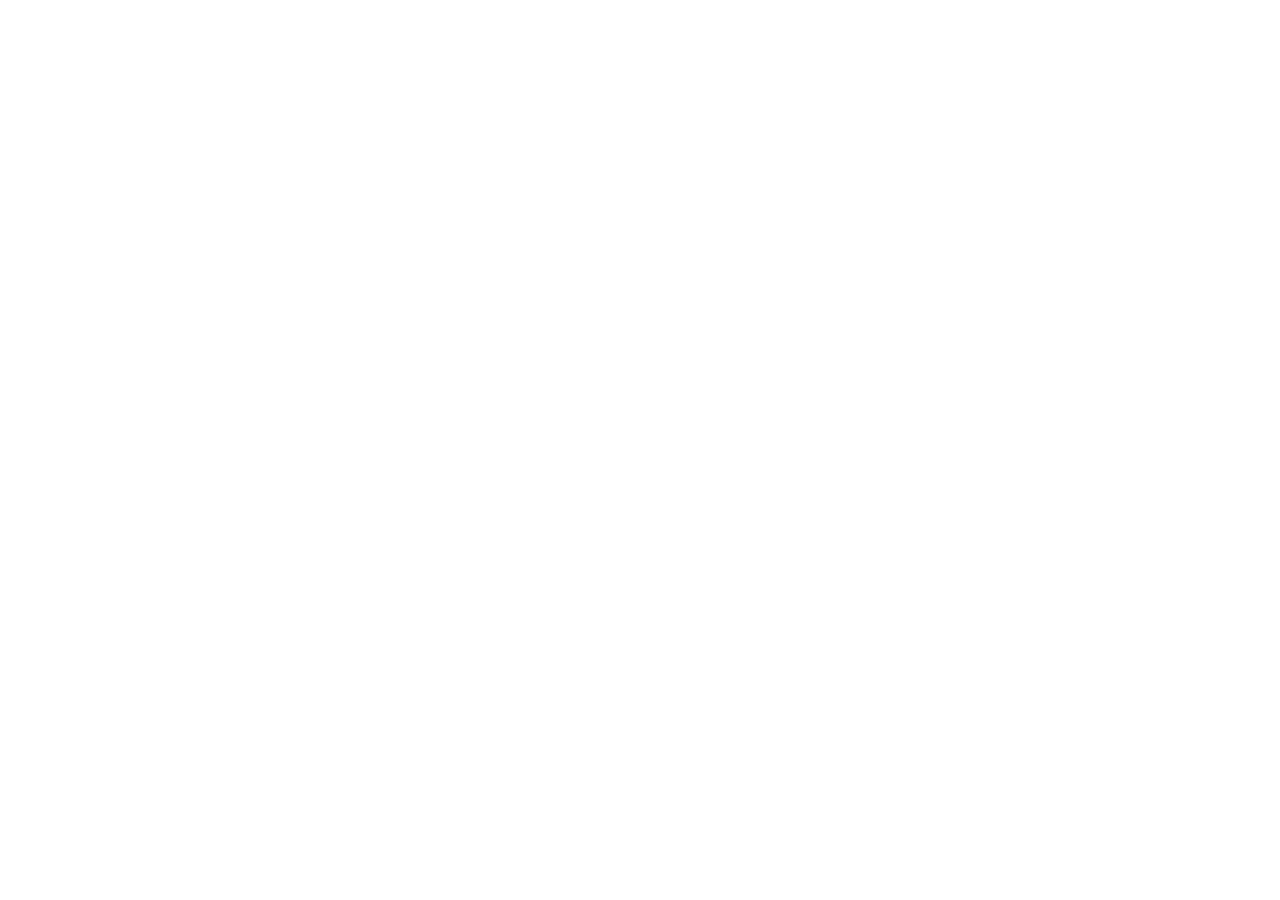
==== commit 328538c1: "feat(seo): set white diamond favicon logo, enforce HTTPS HSTS, and add structured data and sitemap" ====
--- a/checkout.html
+++ b/checkout.html
@@ -3,11 +3,21 @@
 <head>
   <meta charset="UTF-8">
   <meta name="viewport" content="width=device-width, initial-scale=1.0">
+  <meta http-equiv="Content-Security-Policy" content="upgrade-insecure-requests">
+  <script>
+    if (location.protocol === 'http:' && location.hostname !== 'localhost' && location.hostname !== '127.0.0.1') {
+      location.replace('https://' + location.host + location.pathname + location.search + location.hash);
+    }
+  </script>
   <title>Verificar | BELLINI Fine Jewelry</title>
+  <link rel="canonical" href="https://bellinifinejewelry.com/checkout">
   <link rel="preconnect" href="https://fonts.googleapis.com">
   <link rel="preconnect" href="https://fonts.gstatic.com" crossorigin>
   <link href="https://fonts.googleapis.com/css2?family=Inter:wght@300;400;500;600;700&family=Playfair+Display:ital,wght@0,400;0,500;0,600;0,700;1,400&display=swap" rel="stylesheet">
   <link rel="stylesheet" href="styles.css?v=6.0">
+  <link rel="icon" type="image/png" href="/img/logo-bellini-diamond-white.png">
+  <link rel="shortcut icon" href="/favicon.ico">
+  <link rel="apple-touch-icon" href="/img/logo-bellini-diamond-white.png">
 </head>
 <body class="checkout-body">
 
@@ -479,7 +489,7 @@
   </div>
 
   <!-- SCRIPTS -->
-  <script src="script.js?v=7.0"></script>
+  <script src="script.js?v=8.0"></script>
   <script>
     // Checkout specific controller
     let checkoutShippingCost = 0;
